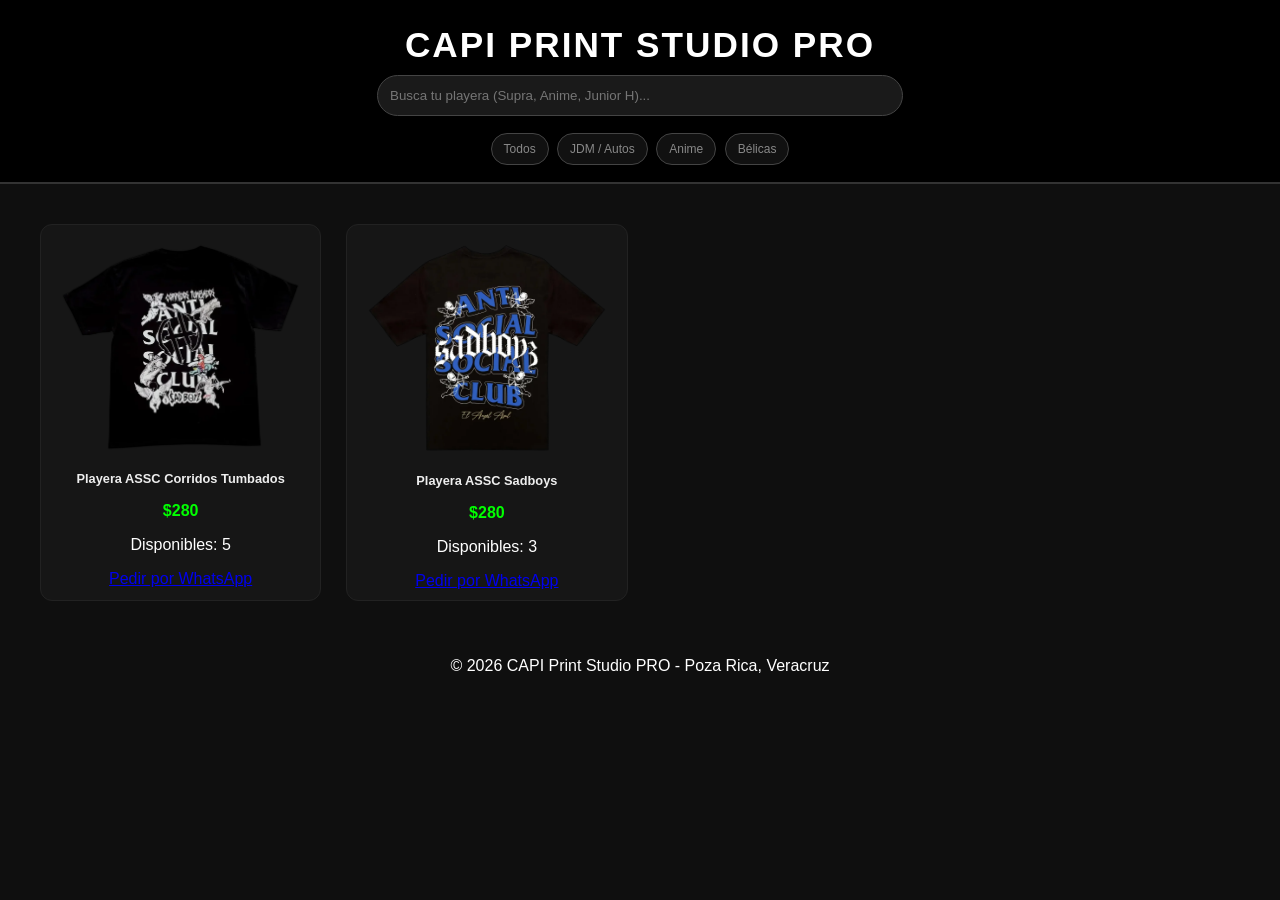
==== producto.html @ 7e3cbf45 "prueba" ====
<!DOCTYPE html>
<html lang="es">
<head>
    <meta charset="UTF-8">
    <meta name="viewport" content="width=device-width, initial-scale=1.0">
    <title>Detalle de Producto | CAPI Print Studio PRO</title>
    <link rel="stylesheet" href="css/style.css">
</head>
<body class="pagina-detalle">

    <header>
        <div class="nav-retorno">
            <a href="index.html">← VOLVER AL CATÁLOGO</a>
        </div>
        <h1>CAPI PRINT STUDIO PRO</h1>
    </header>

    <main class="contenedor-detalle">
        <div class="galeria-producto">
            <div class="miniaturas" id="galeria-thumbs"></div>
            <div class="visor-principal">
                <div class="slider-horizontal" id="slider-principal"></div>
            </div>
        </div>

        <div class="info-producto">
            <h2 id="det-titulo"></h2>
            <p class="det-precio" id="det-precio"></p>
            
            <div class="seccion-tecnica">
                <h3>Composición</h3>
                <p id="det-composicion"></p>
            </div>

            <div class="seccion-tecnica">
                <h3>Características</h3>
                <ul id="det-caracteristicas"></ul>
            </div>

            <div class="seccion-tecnica">
                <h3>Instrucciones de Lavado</h3>
                <p id="det-lavado"></p>
            </div>

            <a href="#" id="link-whatsapp" class="btn-whatsapp-full" target="_blank">Pedir por WhatsApp</a>
        </div>
    </main>

    <script src="js/script.js"></script>
    <script>
        const params = new URLSearchParams(window.location.search);
        const idProducto = parseInt(params.get('id'));
        const p = productos.find(item => item.id === idProducto);

        // Función para mover el slider
        function seleccionarImagen(indice) {
            const slider = document.getElementById('slider-principal');
            const anchoImg = slider.clientWidth; 
            slider.scrollTo({
                left: indice * anchoImg,
                behavior: 'smooth'
            });
        }

        if (p) {
            document.getElementById('det-titulo').innerText = p.nombre;
            document.getElementById('det-precio').innerText = p.precio;
            document.getElementById('det-composicion').innerText = p.composicion;
            document.getElementById('det-lavado').innerText = p.lavado;
            
            document.getElementById('det-caracteristicas').innerHTML = 
                p.caracteristicas.map(c => `<li>${c}</li>`).join('');

            const slider = document.getElementById('slider-principal');
            slider.innerHTML = p.imagenes.map(img => `<img src="${img}" alt="Vista">`).join('');

            const thumbs = document.getElementById('galeria-thumbs');
            thumbs.innerHTML = p.imagenes.map((img, i) => `
                <img src="${img}" onclick="seleccionarImagen(${i})" alt="Miniatura">
            `).join('');

            document.getElementById('link-whatsapp').href = `https://wa.me/527821702426?text=Hola! Quiero comprar la ${p.nombre}`;
        } else {
            window.location.href = 'index.html';
        }
    </script>
</body>
</html>
---- css/style.css ----
/* =========================================
   1. CONFIGURACIÓN GENERAL Y HEADER
   ========================================= */
body {
    background-color: #0f0f0f;
    color: white;
    font-family: 'Segoe UI', sans-serif;
    margin: 0;
    text-align: center;
}

header {
    padding: 15px 10px; /* Reducido para evitar cortes en móvil */
    background: #000;
    border-bottom: 2px solid #333;
    position: sticky;
    top: 0;
    z-index: 100;
}

header h1 { 
    letter-spacing: 2px; 
    font-weight: 800; 
    margin: 10px 0;
    font-size: 1.4rem; /* Tamaño optimizado para móvil */
}

/* Enlace "Volver" en producto.html */
.nav-retorno {
    text-align: left;
    padding: 5px;
    margin-bottom: 5px;
}

.nav-retorno a {
    color: #00ff00;
    text-decoration: none;
    font-weight: bold;
    font-size: 0.8rem; /* Letra un poco más pequeña en móvil */
}

/* =========================================
   2. BUSCADOR Y BOTONES
   ========================================= */
#buscador {
    padding: 12px;
    width: 90%;
    max-width: 500px;
    border-radius: 25px;
    border: 1px solid #444;
    background: #1a1a1a;
    color: white;
    margin-bottom: 15px;
    outline: none;
}

nav button {
    background: #111;
    border: 1px solid #444;
    color: #888;
    padding: 8px 12px;
    cursor: pointer;
    margin: 2px;
    border-radius: 20px;
    transition: 0.3s;
    font-size: 0.75rem;
}

nav button:hover { background: white; color: black; border-color: white; }

/* =========================================
   3. REJILLA DEL CATÁLOGO
   ========================================= */
#contenedor-productos {
    display: grid;
    grid-template-columns: repeat(2, 1fr);
    gap: 10px;
    padding: 10px;
}

.producto-card {
    background: #161616;
    padding: 10px;
    border-radius: 12px;
    border: 1px solid #222;
    cursor: pointer;
}

.producto-card img { width: 100%; border-radius: 8px; }
.producto-card h3 { font-size: 0.8rem; margin: 8px 0; color: #eee; }
.precio { color: #00ff00; font-weight: bold; font-size: 1rem; }

/* =========================================
   4. PÁGINA DE PRODUCTO (producto.html)
   ========================================= */
.contenedor-detalle {
    display: flex;
    flex-direction: column;
    padding: 15px;
    gap: 20px;
    max-width: 1200px;
    margin: auto;
    text-align: left;
}

.galeria-producto { display: flex; flex-direction: column-reverse; gap: 15px; }

.visor-principal {
    width: 100%;
    overflow: hidden;
    border-radius: 15px;
    background: #111;
}

.slider-horizontal {
    display: flex;
    overflow-x: auto;
    scroll-snap-type: x mandatory;
    scrollbar-width: none;
}

.slider-horizontal::-webkit-scrollbar { display: none; }

.slider-horizontal img {
    width: 100%;
    flex-shrink: 0;
    scroll-snap-align: start;
    object-fit: contain;
}

.miniaturas { display: flex; gap: 10px; overflow-x: auto; padding: 5px 0; }

.miniaturas img { 
    width: 70px; 
    height: 70px; 
    flex-shrink: 0;
    border-radius: 8px; 
    cursor: pointer; 
    border: 2px solid #333; 
    object-fit: cover;
}

.btn-whatsapp-full {
    display: block;
    background: #25d366;
    color: white;
    text-align: center;
    padding: 15px;
    border-radius: 10px;
    text-decoration: none;
    font-weight: bold;
    margin-top: 20px;
}

/* =========================================
   5. AJUSTES PARA PC
   ========================================= */
@media (min-width: 1024px) {
    header h1 { font-size: 2.2rem; }
    .nav-retorno a { font-size: 1rem; }
    
    #contenedor-productos { grid-template-columns: repeat(4, 1fr); gap: 25px; padding: 40px; }
    
    .contenedor-detalle { flex-direction: row; padding: 50px; align-items: flex-start; }
    .galeria-producto { flex-direction: row; width: 60%; }
    
    .miniaturas { 
        flex-direction: column; 
        width: 100px; 
        height: 500px;
    }
    
    .visor-principal { width: 500px; height: 500px; }
    .info-producto { width: 40%; padding-left: 30px; }
}
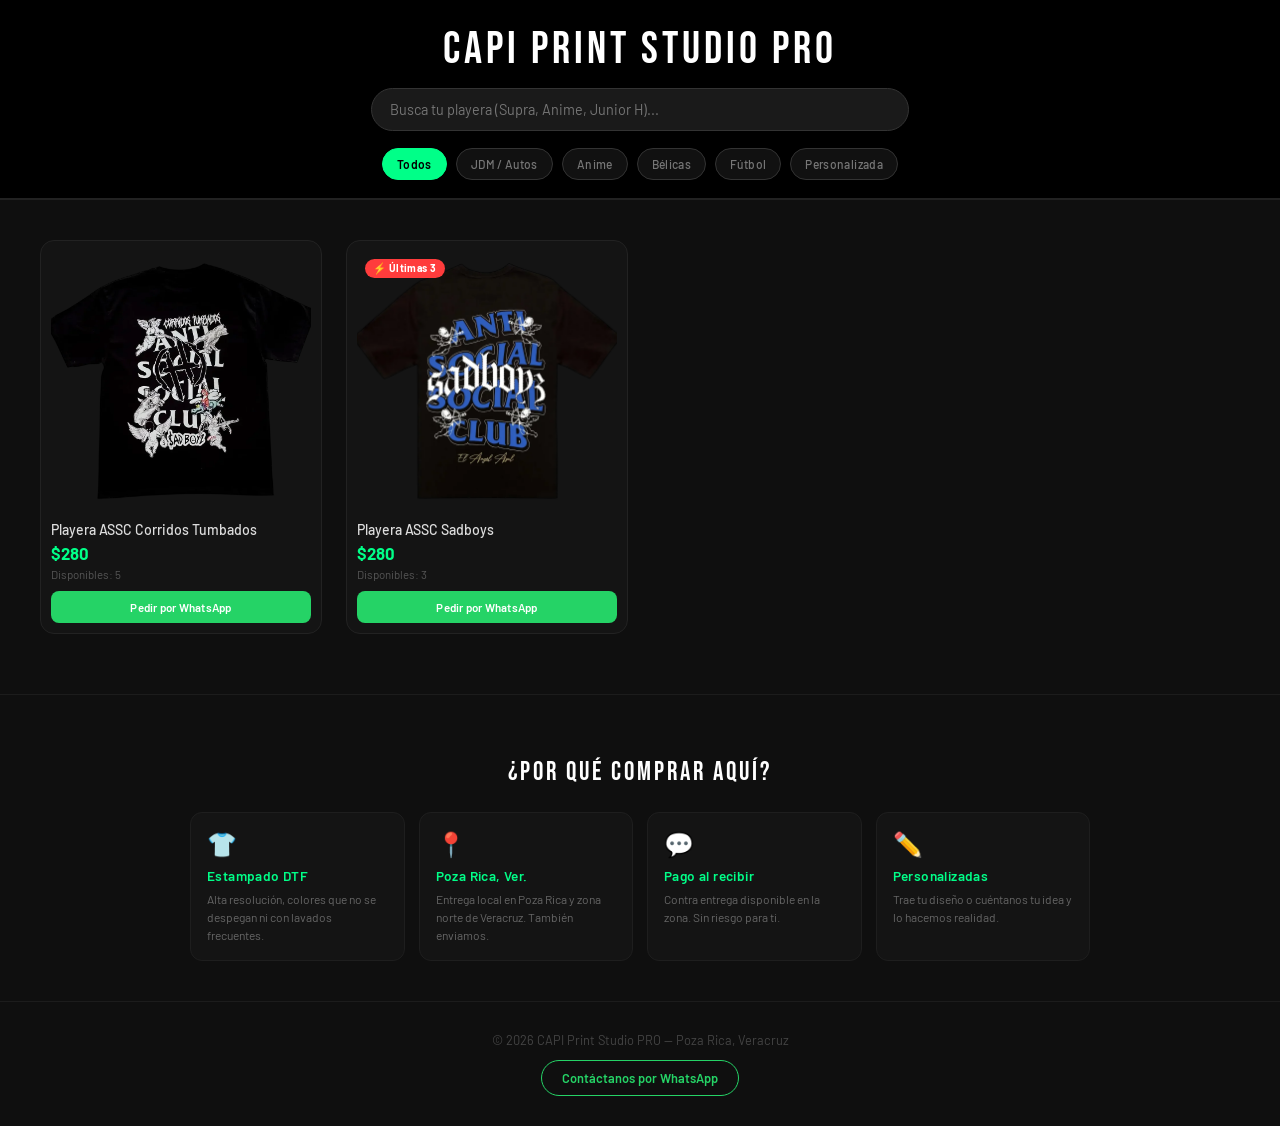
==== commit 4366af78: "Mejoras de interfas" ====
--- a/producto.html
+++ b/producto.html
@@ -5,6 +5,8 @@
     <meta name="viewport" content="width=device-width, initial-scale=1.0">
     <title>Detalle de Producto | CAPI Print Studio PRO</title>
     <link rel="stylesheet" href="css/style.css">
+    <link href="https://fonts.googleapis.com/css2?family=Bebas+Neue&family=Barlow:wght@400;500;600&display=swap" rel="stylesheet">
+    <link rel="icon" href="img/favicon.ico" type="image/x-icon">
 </head>
 <body class="pagina-detalle">
 
@@ -26,7 +28,13 @@
         <div class="info-producto">
             <h2 id="det-titulo"></h2>
             <p class="det-precio" id="det-precio"></p>
-            
+
+            <!-- SELECTOR DE TALLA -->
+            <div class="seccion-tecnica" id="seccion-tallas">
+                <h3>Elige tu talla</h3>
+                <div class="tallas-grid" id="tallas-grid"></div>
+            </div>
+
             <div class="seccion-tecnica">
                 <h3>Composición</h3>
                 <p id="det-composicion"></p>
@@ -42,6 +50,9 @@
                 <p id="det-lavado"></p>
             </div>
 
+            <!-- Advertencia si no hay talla seleccionada -->
+            <p class="aviso-talla" id="aviso-talla" style="display:none;">⚠️ Por favor elige una talla antes de continuar.</p>
+
             <a href="#" id="link-whatsapp" class="btn-whatsapp-full" target="_blank">Pedir por WhatsApp</a>
         </div>
     </main>
@@ -52,34 +63,83 @@
         const idProducto = parseInt(params.get('id'));
         const p = productos.find(item => item.id === idProducto);
 
-        // Función para mover el slider
+        let tallaSeleccionada = null;
+
         function seleccionarImagen(indice) {
             const slider = document.getElementById('slider-principal');
-            const anchoImg = slider.clientWidth; 
-            slider.scrollTo({
-                left: indice * anchoImg,
-                behavior: 'smooth'
+            const anchoImg = slider.clientWidth;
+            slider.scrollTo({ left: indice * anchoImg, behavior: 'smooth' });
+
+            // Resaltar miniatura activa
+            document.querySelectorAll('.miniaturas img').forEach((img, i) => {
+                img.classList.toggle('activa', i === indice);
             });
         }
 
+        function elegirTalla(talla, disponible, btn) {
+            if (!disponible) return;
+            tallaSeleccionada = talla;
+            document.querySelectorAll('.btn-talla').forEach(b => b.classList.remove('seleccionada'));
+            btn.classList.add('seleccionada');
+            document.getElementById('aviso-talla').style.display = 'none';
+            actualizarLinkWA();
+        }
+
+        function actualizarLinkWA() {
+            const nombre = p ? p.nombre : '';
+            const talla = tallaSeleccionada || '';
+            const msg = talla
+                ? `Hola! Quiero comprar la ${nombre} en talla ${talla}`
+                : `Hola! Quiero comprar la ${nombre}`;
+            document.getElementById('link-whatsapp').href =
+                `https://wa.me/527821702426?text=${encodeURIComponent(msg)}`;
+        }
+
         if (p) {
+            document.title = `${p.nombre} | CAPI Print Studio PRO`;
             document.getElementById('det-titulo').innerText = p.nombre;
             document.getElementById('det-precio').innerText = p.precio;
             document.getElementById('det-composicion').innerText = p.composicion;
             document.getElementById('det-lavado').innerText = p.lavado;
-            
-            document.getElementById('det-caracteristicas').innerHTML = 
+
+            document.getElementById('det-caracteristicas').innerHTML =
                 p.caracteristicas.map(c => `<li>${c}</li>`).join('');
 
+            // Galería
             const slider = document.getElementById('slider-principal');
-            slider.innerHTML = p.imagenes.map(img => `<img src="${img}" alt="Vista">`).join('');
+            slider.innerHTML = p.imagenes.map(img => `<img src="${img}" alt="${p.nombre}">`).join('');
 
             const thumbs = document.getElementById('galeria-thumbs');
             thumbs.innerHTML = p.imagenes.map((img, i) => `
-                <img src="${img}" onclick="seleccionarImagen(${i})" alt="Miniatura">
+                <img src="${img}" onclick="seleccionarImagen(${i})" alt="Miniatura ${i+1}" class="${i === 0 ? 'activa' : ''}">
             `).join('');
 
-            document.getElementById('link-whatsapp').href = `https://wa.me/527821702426?text=Hola! Quiero comprar la ${p.nombre}`;
+            // Tallas
+            if (p.tallas && p.tallas.length > 0) {
+                const grid = document.getElementById('tallas-grid');
+                grid.innerHTML = p.tallas.map(t => {
+                    const disponible = p.tallasDisponibles ? p.tallasDisponibles.includes(t) : true;
+                    return `<button 
+                        class="btn-talla ${!disponible ? 'agotada' : ''}" 
+                        onclick="elegirTalla('${t}', ${disponible}, this)"
+                        ${!disponible ? 'title="Agotada"' : ''}
+                    >${t}${!disponible ? '<span class="talla-x">✕</span>' : ''}</button>`;
+                }).join('');
+            } else {
+                document.getElementById('seccion-tallas').style.display = 'none';
+            }
+
+            // Bloquear WhatsApp si hay tallas y no se eligió
+            document.getElementById('link-whatsapp').addEventListener('click', (e) => {
+                if (p.tallas && p.tallas.length > 0 && !tallaSeleccionada) {
+                    e.preventDefault();
+                    document.getElementById('aviso-talla').style.display = 'block';
+                    document.getElementById('tallas-grid').scrollIntoView({ behavior: 'smooth' });
+                }
+            });
+
+            actualizarLinkWA();
+
         } else {
             window.location.href = 'index.html';
         }
--- a/css/style.css
+++ b/css/style.css
@@ -4,28 +4,29 @@
 body {
     background-color: #0f0f0f;
     color: white;
-    font-family: 'Segoe UI', sans-serif;
+    font-family: 'Barlow', 'Segoe UI', sans-serif;
     margin: 0;
     text-align: center;
 }
 
 header {
-    padding: 15px 10px; /* Reducido para evitar cortes en móvil */
+    padding: 15px 10px;
     background: #000;
-    border-bottom: 2px solid #333;
+    border-bottom: 2px solid #222;
     position: sticky;
     top: 0;
     z-index: 100;
 }
 
-header h1 { 
-    letter-spacing: 2px; 
-    font-weight: 800; 
-    margin: 10px 0;
-    font-size: 1.4rem; /* Tamaño optimizado para móvil */
-}
-
-/* Enlace "Volver" en producto.html */
+header h1 {
+    font-family: 'Bebas Neue', sans-serif;
+    letter-spacing: 4px;
+    font-weight: 400;
+    margin: 8px 0 12px;
+    font-size: 1.8rem;
+    color: #fff;
+}
+
 .nav-retorno {
     text-align: left;
     padding: 5px;
@@ -33,40 +34,50 @@
 }
 
 .nav-retorno a {
-    color: #00ff00;
+    color: #00ff88;
     text-decoration: none;
-    font-weight: bold;
-    font-size: 0.8rem; /* Letra un poco más pequeña en móvil */
-}
-
-/* =========================================
-   2. BUSCADOR Y BOTONES
+    font-weight: 600;
+    font-size: 0.8rem;
+    letter-spacing: 0.05em;
+    transition: opacity 0.2s;
+}
+.nav-retorno a:hover { opacity: 0.7; }
+
+/* =========================================
+   2. BUSCADOR Y BOTONES DE FILTRO
    ========================================= */
 #buscador {
-    padding: 12px;
+    padding: 12px 18px;
     width: 90%;
     max-width: 500px;
     border-radius: 25px;
-    border: 1px solid #444;
+    border: 1px solid #333;
     background: #1a1a1a;
     color: white;
-    margin-bottom: 15px;
+    margin-bottom: 14px;
     outline: none;
-}
+    font-family: 'Barlow', sans-serif;
+    font-size: 0.9rem;
+    transition: border-color 0.2s;
+}
+#buscador:focus { border-color: #00ff88; }
 
 nav button {
     background: #111;
-    border: 1px solid #444;
-    color: #888;
-    padding: 8px 12px;
+    border: 1px solid #333;
+    color: #777;
+    padding: 8px 14px;
     cursor: pointer;
-    margin: 2px;
+    margin: 3px;
     border-radius: 20px;
-    transition: 0.3s;
+    transition: all 0.2s;
     font-size: 0.75rem;
-}
-
-nav button:hover { background: white; color: black; border-color: white; }
+    font-family: 'Barlow', sans-serif;
+    font-weight: 500;
+    letter-spacing: 0.03em;
+}
+nav button:hover { background: #222; color: #fff; border-color: #555; }
+nav button.activo { background: #00ff88; color: #000; border-color: #00ff88; font-weight: 600; }
 
 /* =========================================
    3. REJILLA DEL CATÁLOGO
@@ -74,41 +85,203 @@
 #contenedor-productos {
     display: grid;
     grid-template-columns: repeat(2, 1fr);
-    gap: 10px;
+    gap: 12px;
+    padding: 14px;
+}
+
+.producto-card {
+    background: #141414;
     padding: 10px;
-}
-
-.producto-card {
-    background: #161616;
-    padding: 10px;
-    border-radius: 12px;
+    border-radius: 14px;
     border: 1px solid #222;
     cursor: pointer;
-}
-
-.producto-card img { width: 100%; border-radius: 8px; }
-.producto-card h3 { font-size: 0.8rem; margin: 8px 0; color: #eee; }
-.precio { color: #00ff00; font-weight: bold; font-size: 1rem; }
-
-/* =========================================
-   4. PÁGINA DE PRODUCTO (producto.html)
+    text-align: left;
+    transition: transform 0.2s ease, border-color 0.2s ease, box-shadow 0.2s ease;
+}
+.producto-card:hover {
+    transform: translateY(-4px);
+    border-color: #333;
+    box-shadow: 0 8px 28px rgba(0,0,0,0.5);
+}
+
+.card-imagen-wrap {
+    position: relative;
+    border-radius: 10px;
+    overflow: hidden;
+}
+
+.producto-card img {
+    width: 100%;
+    display: block;
+    border-radius: 10px;
+    aspect-ratio: 1 / 1;
+    object-fit: cover;
+    transition: transform 0.3s ease;
+}
+.producto-card:hover img { transform: scale(1.04); }
+
+.producto-card h3 {
+    font-size: 0.78rem;
+    margin: 10px 0 4px;
+    color: #ddd;
+    font-weight: 500;
+    line-height: 1.3;
+}
+
+.precio {
+    color: #00ff88;
+    font-weight: 700;
+    font-size: 1.05rem;
+    margin: 0 0 4px;
+}
+
+.stock-label {
+    font-size: 0.72rem;
+    color: #555;
+    margin: 0 0 10px;
+}
+
+/* Badge de urgencia */
+.badge-urgente {
+    position: absolute;
+    top: 8px;
+    left: 8px;
+    background: #ff3c3c;
+    color: #fff;
+    font-size: 0.65rem;
+    font-weight: 700;
+    padding: 3px 8px;
+    border-radius: 20px;
+    z-index: 2;
+    letter-spacing: 0.04em;
+}
+
+/* Botón WhatsApp en tarjeta */
+.btn-whatsapp {
+    display: block;
+    background: #25d366;
+    color: #fff;
+    text-align: center;
+    padding: 9px 6px;
+    border-radius: 8px;
+    text-decoration: none;
+    font-weight: 600;
+    font-size: 0.72rem;
+    letter-spacing: 0.02em;
+    transition: background 0.2s;
+}
+.btn-whatsapp:hover { background: #1db954; }
+
+/* Sin resultados */
+.sin-resultados {
+    grid-column: 1 / -1;
+    text-align: center;
+    padding: 50px 20px;
+    color: #555;
+}
+.sin-resultados p { font-size: 1rem; margin-bottom: 16px; }
+.btn-whatsapp-inline {
+    display: inline-block;
+    background: #25d366;
+    color: #fff;
+    padding: 12px 24px;
+    border-radius: 10px;
+    text-decoration: none;
+    font-weight: 600;
+    font-size: 0.9rem;
+}
+
+/* =========================================
+   4. SECCIÓN DE CONFIANZA
+   ========================================= */
+.seccion-confianza {
+    padding: 40px 20px;
+    border-top: 1px solid #1c1c1c;
+    margin-top: 20px;
+}
+.seccion-confianza h2 {
+    font-family: 'Bebas Neue', sans-serif;
+    font-size: 1.6rem;
+    letter-spacing: 3px;
+    color: #fff;
+    margin-bottom: 24px;
+    font-weight: 400;
+}
+.grid-confianza {
+    display: grid;
+    grid-template-columns: repeat(2, 1fr);
+    gap: 14px;
+    max-width: 900px;
+    margin: 0 auto;
+    text-align: left;
+}
+.item-confianza {
+    background: #141414;
+    border: 1px solid #1e1e1e;
+    border-radius: 12px;
+    padding: 16px;
+}
+.icono-confianza {
+    font-size: 1.5rem;
+    display: block;
+    margin-bottom: 8px;
+}
+.item-confianza h3 {
+    font-size: 0.85rem;
+    font-weight: 600;
+    color: #00ff88;
+    margin: 0 0 6px;
+    letter-spacing: 0.03em;
+}
+.item-confianza p {
+    font-size: 0.75rem;
+    color: #666;
+    margin: 0;
+    line-height: 1.5;
+}
+
+/* =========================================
+   5. FOOTER
+   ========================================= */
+footer {
+    padding: 30px 20px;
+    border-top: 1px solid #1c1c1c;
+    color: #444;
+    font-size: 0.8rem;
+}
+footer p { margin: 0 0 12px; }
+.footer-wa {
+    display: inline-block;
+    border: 1px solid #25d366;
+    color: #25d366;
+    padding: 9px 20px;
+    border-radius: 20px;
+    text-decoration: none;
+    font-size: 0.8rem;
+    font-weight: 600;
+    transition: background 0.2s, color 0.2s;
+}
+.footer-wa:hover { background: #25d366; color: #000; }
+
+/* =========================================
+   6. PÁGINA DE DETALLE (producto.html)
    ========================================= */
 .contenedor-detalle {
     display: flex;
     flex-direction: column;
-    padding: 15px;
+    padding: 16px;
     gap: 20px;
     max-width: 1200px;
     margin: auto;
     text-align: left;
 }
 
-.galeria-producto { display: flex; flex-direction: column-reverse; gap: 15px; }
+.galeria-producto { display: flex; flex-direction: column-reverse; gap: 12px; }
 
 .visor-principal {
     width: 100%;
     overflow: hidden;
-    border-radius: 15px;
+    border-radius: 16px;
     background: #111;
 }
 
@@ -118,7 +291,6 @@
     scroll-snap-type: x mandatory;
     scrollbar-width: none;
 }
-
 .slider-horizontal::-webkit-scrollbar { display: none; }
 
 .slider-horizontal img {
@@ -126,50 +298,184 @@
     flex-shrink: 0;
     scroll-snap-align: start;
     object-fit: contain;
-}
-
-.miniaturas { display: flex; gap: 10px; overflow-x: auto; padding: 5px 0; }
-
-.miniaturas img { 
-    width: 70px; 
-    height: 70px; 
+    max-height: 420px;
+}
+
+.miniaturas { display: flex; gap: 8px; overflow-x: auto; padding: 4px 0; }
+.miniaturas img {
+    width: 68px;
+    height: 68px;
     flex-shrink: 0;
-    border-radius: 8px; 
-    cursor: pointer; 
-    border: 2px solid #333; 
+    border-radius: 8px;
+    cursor: pointer;
+    border: 2px solid #2a2a2a;
     object-fit: cover;
-}
-
+    transition: border-color 0.2s;
+}
+.miniaturas img:hover,
+.miniaturas img.activa { border-color: #00ff88; }
+
+/* Info del producto */
+.info-producto h2 {
+    font-family: 'Bebas Neue', sans-serif;
+    font-size: 1.6rem;
+    letter-spacing: 2px;
+    margin: 0 0 6px;
+    font-weight: 400;
+    color: #fff;
+}
+
+.det-precio {
+    color: #00ff88;
+    font-size: 1.5rem;
+    font-weight: 700;
+    margin: 0 0 20px;
+}
+
+.seccion-tecnica {
+    border-top: 1px solid #1e1e1e;
+    padding-top: 14px;
+    margin-top: 14px;
+}
+.seccion-tecnica h3 {
+    font-size: 0.75rem;
+    color: #555;
+    text-transform: uppercase;
+    letter-spacing: 0.1em;
+    margin: 0 0 10px;
+    font-weight: 600;
+}
+.seccion-tecnica p,
+.seccion-tecnica li {
+    color: #bbb;
+    font-size: 0.88rem;
+    line-height: 1.6;
+    margin: 0;
+}
+.seccion-tecnica ul { padding-left: 18px; margin: 0; }
+.seccion-tecnica li { margin-bottom: 4px; }
+
+/* Selector de tallas */
+.tallas-grid {
+    display: flex;
+    flex-wrap: wrap;
+    gap: 8px;
+    margin-top: 4px;
+}
+.btn-talla {
+    position: relative;
+    background: #161616;
+    border: 1.5px solid #2a2a2a;
+    color: #bbb;
+    width: 52px;
+    height: 52px;
+    border-radius: 10px;
+    cursor: pointer;
+    font-family: 'Barlow', sans-serif;
+    font-size: 0.85rem;
+    font-weight: 600;
+    transition: all 0.2s;
+    display: flex;
+    align-items: center;
+    justify-content: center;
+}
+.btn-talla:hover:not(.agotada) {
+    border-color: #00ff88;
+    color: #00ff88;
+}
+.btn-talla.seleccionada {
+    background: #00ff88;
+    border-color: #00ff88;
+    color: #000;
+}
+.btn-talla.agotada {
+    opacity: 0.3;
+    cursor: not-allowed;
+    text-decoration: line-through;
+}
+.talla-x {
+    position: absolute;
+    font-size: 0.55rem;
+    top: 4px;
+    right: 4px;
+    color: #ff4444;
+    display: none;
+}
+.btn-talla.agotada .talla-x { display: block; }
+
+/* Aviso sin talla */
+.aviso-talla {
+    color: #ff9900;
+    font-size: 0.82rem;
+    margin: 10px 0 0;
+    padding: 10px 14px;
+    background: #1a1200;
+    border-radius: 8px;
+    border: 1px solid #3a2800;
+}
+
+/* Botón WhatsApp full */
 .btn-whatsapp-full {
     display: block;
     background: #25d366;
     color: white;
     text-align: center;
-    padding: 15px;
-    border-radius: 10px;
+    padding: 16px;
+    border-radius: 12px;
     text-decoration: none;
-    font-weight: bold;
+    font-weight: 700;
+    font-size: 1rem;
     margin-top: 20px;
-}
-
-/* =========================================
-   5. AJUSTES PARA PC
+    letter-spacing: 0.04em;
+    transition: background 0.2s, transform 0.1s;
+}
+.btn-whatsapp-full:hover { background: #1db954; transform: scale(1.01); }
+.btn-whatsapp-full:active { transform: scale(0.98); }
+
+/* =========================================
+   7. AJUSTES PARA PC (≥ 1024px)
    ========================================= */
 @media (min-width: 1024px) {
-    header h1 { font-size: 2.2rem; }
-    .nav-retorno a { font-size: 1rem; }
-    
-    #contenedor-productos { grid-template-columns: repeat(4, 1fr); gap: 25px; padding: 40px; }
-    
-    .contenedor-detalle { flex-direction: row; padding: 50px; align-items: flex-start; }
-    .galeria-producto { flex-direction: row; width: 60%; }
-    
-    .miniaturas { 
-        flex-direction: column; 
-        width: 100px; 
-        height: 500px;
+    header h1 { font-size: 2.8rem; }
+    .nav-retorno a { font-size: 0.9rem; }
+
+    #contenedor-productos {
+        grid-template-columns: repeat(4, 1fr);
+        gap: 24px;
+        padding: 40px;
     }
-    
-    .visor-principal { width: 500px; height: 500px; }
-    .info-producto { width: 40%; padding-left: 30px; }
+
+    .producto-card h3 { font-size: 0.88rem; }
+
+    .grid-confianza { grid-template-columns: repeat(4, 1fr); }
+
+    .contenedor-detalle {
+        flex-direction: row;
+        padding: 50px;
+        align-items: flex-start;
+    }
+
+    .galeria-producto {
+        flex-direction: row;
+        width: 58%;
+    }
+
+    .miniaturas {
+        flex-direction: column;
+        width: 90px;
+        height: 520px;
+        overflow-y: auto;
+        overflow-x: hidden;
+    }
+    .miniaturas img { width: 80px; height: 80px; }
+
+    .visor-principal { width: 460px; height: 520px; }
+    .slider-horizontal img { max-height: 520px; }
+
+    .info-producto {
+        width: 42%;
+        padding-left: 40px;
+    }
+
+    .info-producto h2 { font-size: 2rem; }
 }
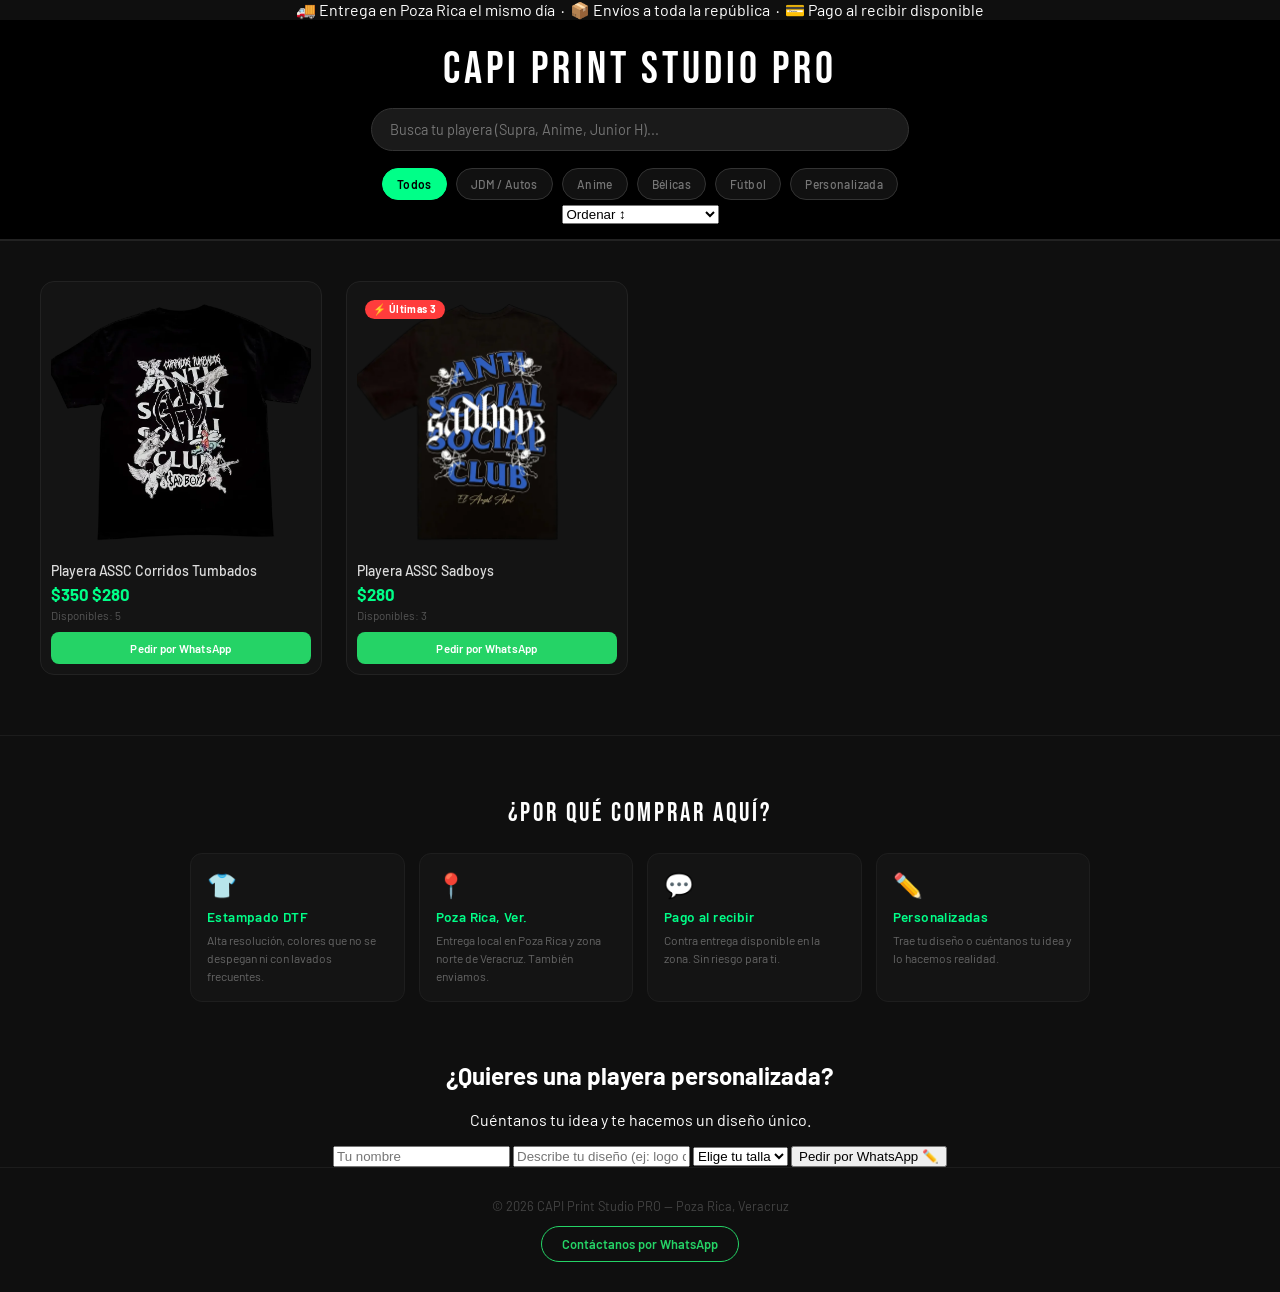
==== commit 95a0f0f6: "Mejoras" ====
--- a/producto.html
+++ b/producto.html
@@ -3,13 +3,21 @@
 <head>
     <meta charset="UTF-8">
     <meta name="viewport" content="width=device-width, initial-scale=1.0">
+    <!-- El título se actualiza por JS con el nombre del producto -->
     <title>Detalle de Producto | CAPI Print Studio PRO</title>
     <link rel="stylesheet" href="css/style.css">
     <link href="https://fonts.googleapis.com/css2?family=Bebas+Neue&family=Barlow:wght@400;500;600&display=swap" rel="stylesheet">
     <link rel="icon" href="img/favicon.ico" type="image/x-icon">
+    <!-- Meta OG: se actualiza por JS para que cada producto tenga su propia preview -->
+    <meta property="og:type" content="product">
+    <meta name="og:site_name" content="CAPI Print Studio PRO">
 </head>
 <body class="pagina-detalle">
 
+    <!-- ============================
+         HEADER
+         Incluye botón de volver y título de la tienda.
+    ============================= -->
     <header>
         <div class="nav-retorno">
             <a href="index.html">← VOLVER AL CATÁLOGO</a>
@@ -17,24 +25,54 @@
         <h1>CAPI PRINT STUDIO PRO</h1>
     </header>
 
+    <!-- ============================
+         CONTENEDOR DE DETALLE
+         En móvil: columna (galería arriba, info abajo).
+         En PC: fila (galería izquierda, info derecha).
+    ============================= -->
     <main class="contenedor-detalle">
+
+        <!-- GALERÍA DE IMÁGENES -->
         <div class="galeria-producto">
+            <!-- Miniaturas clicables para navegar entre fotos -->
             <div class="miniaturas" id="galeria-thumbs"></div>
+
+            <!-- Visor principal con scroll horizontal tipo slider -->
             <div class="visor-principal">
                 <div class="slider-horizontal" id="slider-principal"></div>
             </div>
         </div>
 
+        <!-- INFORMACIÓN DEL PRODUCTO -->
         <div class="info-producto">
+            <!-- Nombre y precio (se llenan por JS) -->
             <h2 id="det-titulo"></h2>
-            <p class="det-precio" id="det-precio"></p>
-
-            <!-- SELECTOR DE TALLA -->
+            <div class="precios-wrap">
+                <p class="det-precio-antes" id="det-precio-antes" style="display:none;"></p>
+                <p class="det-precio" id="det-precio"></p>
+            </div>
+
+            <!-- Botón para copiar el link del producto al portapapeles -->
+            <button class="btn-copiar-link" onclick="copiarLink()" id="btn-copiar">
+                🔗 Copiar link de este producto
+            </button>
+
+            <!-- ============================
+                 SELECTOR DE TALLA
+                 Los botones se generan por JS según el array tallas[].
+                 Tallas agotadas aparecen tachadas y bloqueadas.
+                 El botón de WhatsApp no funciona hasta elegir talla.
+            ============================= -->
             <div class="seccion-tecnica" id="seccion-tallas">
                 <h3>Elige tu talla</h3>
                 <div class="tallas-grid" id="tallas-grid"></div>
-            </div>
-
+                <!-- Link a guía de tallas (modal) -->
+                <button class="link-guia-tallas" onclick="abrirGuiaTallas()">
+                    📏 Ver guía de tallas
+                </button>
+            </div>
+
+            <!-- Datos técnicos del producto -->
             <div class="seccion-tecnica">
                 <h3>Composición</h3>
                 <p id="det-composicion"></p>
@@ -50,32 +88,106 @@
                 <p id="det-lavado"></p>
             </div>
 
-            <!-- Advertencia si no hay talla seleccionada -->
-            <p class="aviso-talla" id="aviso-talla" style="display:none;">⚠️ Por favor elige una talla antes de continuar.</p>
-
-            <a href="#" id="link-whatsapp" class="btn-whatsapp-full" target="_blank">Pedir por WhatsApp</a>
+            <!-- Aviso naranja si intenta pedir sin elegir talla -->
+            <p class="aviso-talla" id="aviso-talla" style="display:none;">
+                ⚠️ Por favor elige una talla antes de continuar.
+            </p>
+
+            <!-- Botón principal de compra -->
+            <a href="#" id="link-whatsapp" class="btn-whatsapp-full" target="_blank">
+                Pedir por WhatsApp
+            </a>
+
+            <!-- ============================
+                 PRODUCTOS RELACIONADOS
+                 Se muestran al final: misma categoría, distinto id.
+                 Evita que el cliente cierre la página sin comprar.
+            ============================= -->
+            <div class="seccion-tecnica" id="seccion-relacionados">
+                <h3>También te puede gustar</h3>
+                <div class="relacionados-grid" id="relacionados-grid"></div>
+            </div>
         </div>
     </main>
 
+    <!-- ============================
+         MODAL DE GUÍA DE TALLAS
+         Se abre al dar clic en "Ver guía de tallas".
+         Muestra medidas en cm de cada talla.
+         Edita los valores de la tabla según tus playeras.
+    ============================= -->
+    <div class="modal-overlay" id="modal-tallas" onclick="cerrarGuiaTallas()">
+        <div class="modal-contenido" onclick="event.stopPropagation()">
+            <button class="modal-cerrar" onclick="cerrarGuiaTallas()">✕</button>
+            <h3>Guía de tallas</h3>
+            <p style="font-size:0.8rem;color:#666;margin-bottom:16px;">
+                Medidas en centímetros. Mide tu playera favorita para comparar.
+            </p>
+            <table class="tabla-tallas">
+                <thead>
+                    <tr>
+                        <th>Talla</th>
+                        <th>Pecho</th>
+                        <th>Largo</th>
+                        <th>Hombro</th>
+                    </tr>
+                </thead>
+                <tbody>
+                    <tr><td>S</td><td>96 cm</td><td>68 cm</td><td>42 cm</td></tr>
+                    <tr><td>M</td><td>102 cm</td><td>71 cm</td><td>44 cm</td></tr>
+                    <tr><td>L</td><td>108 cm</td><td>74 cm</td><td>46 cm</td></tr>
+                    <tr><td>XL</td><td>114 cm</td><td>77 cm</td><td>48 cm</td></tr>
+                    <tr><td>XXL</td><td>120 cm</td><td>80 cm</td><td>50 cm</td></tr>
+                </tbody>
+            </table>
+            <p style="font-size:0.75rem;color:#555;margin-top:12px;">
+                ¿Dudas con tu talla? Escríbenos por WhatsApp y te ayudamos.
+            </p>
+        </div>
+    </div>
+
+    <!-- script.js se carga primero para tener el array productos[] disponible -->
     <script src="js/script.js"></script>
+
     <script>
-        const params = new URLSearchParams(window.location.search);
+        /* ============================================
+           LÓGICA DE LA PÁGINA DE DETALLE
+           Se ejecuta después de cargar script.js
+           para tener acceso al array productos[].
+        ============================================ */
+
+        /* Obtener el ID del producto desde la URL: producto.html?id=1 */
+        const params     = new URLSearchParams(window.location.search);
         const idProducto = parseInt(params.get('id'));
-        const p = productos.find(item => item.id === idProducto);
-
+        const p          = productos.find(item => item.id === idProducto);
+
+        /* Talla elegida por el usuario (null = ninguna elegida aún) */
         let tallaSeleccionada = null;
 
+
+        /* =============================================
+           NAVEGAR ENTRE IMÁGENES DEL SLIDER
+           Desplaza el slider al índice de imagen indicado.
+           También resalta la miniatura activa.
+        ============================================== */
         function seleccionarImagen(indice) {
-            const slider = document.getElementById('slider-principal');
+            const slider   = document.getElementById('slider-principal');
             const anchoImg = slider.clientWidth;
             slider.scrollTo({ left: indice * anchoImg, behavior: 'smooth' });
 
-            // Resaltar miniatura activa
+            /* Resaltar miniatura activa quitando la clase a las demás */
             document.querySelectorAll('.miniaturas img').forEach((img, i) => {
                 img.classList.toggle('activa', i === indice);
             });
         }
 
+
+        /* =============================================
+           ELEGIR TALLA
+           Marca la talla elegida visualmente y la guarda.
+           Actualiza el link de WhatsApp con la talla.
+           Las tallas agotadas no hacen nada al clicar.
+        ============================================== */
         function elegirTalla(talla, disponible, btn) {
             if (!disponible) return;
             tallaSeleccionada = talla;
@@ -85,51 +197,142 @@
             actualizarLinkWA();
         }
 
+
+        /* =============================================
+           ACTUALIZAR LINK DE WHATSAPP
+           Arma el mensaje con nombre del producto y talla.
+           Si no hay talla: deja mensaje genérico.
+           Si hay talla: incluye la talla elegida.
+        ============================================== */
         function actualizarLinkWA() {
             const nombre = p ? p.nombre : '';
-            const talla = tallaSeleccionada || '';
-            const msg = talla
-                ? `Hola! Quiero comprar la ${nombre} en talla ${talla}`
+            const msg    = tallaSeleccionada
+                ? `Hola! Quiero comprar la ${nombre} en talla ${tallaSeleccionada}`
                 : `Hola! Quiero comprar la ${nombre}`;
             document.getElementById('link-whatsapp').href =
                 `https://wa.me/527821702426?text=${encodeURIComponent(msg)}`;
         }
 
+
+        /* =============================================
+           COPIAR LINK DEL PRODUCTO
+           Copia la URL actual al portapapeles.
+           Útil para compartir este producto por WhatsApp/Instagram.
+           Cambia el texto del botón por 2 segundos de confirmación.
+        ============================================== */
+        function copiarLink() {
+            navigator.clipboard.writeText(window.location.href).then(() => {
+                const btn = document.getElementById('btn-copiar');
+                btn.textContent = '✅ ¡Link copiado!';
+                setTimeout(() => { btn.textContent = '🔗 Copiar link de este producto'; }, 2000);
+            });
+        }
+
+
+        /* =============================================
+           MODAL GUÍA DE TALLAS
+           Abre y cierra el modal con la tabla de medidas.
+        ============================================== */
+        function abrirGuiaTallas() {
+            document.getElementById('modal-tallas').style.display = 'flex';
+        }
+        function cerrarGuiaTallas() {
+            document.getElementById('modal-tallas').style.display = 'none';
+        }
+        /* Cerrar con tecla Escape */
+        document.addEventListener('keydown', (e) => {
+            if (e.key === 'Escape') cerrarGuiaTallas();
+        });
+
+
+        /* =============================================
+           MOSTRAR PRODUCTOS RELACIONADOS
+           Busca productos de la misma categoría
+           (excluyendo el producto actual).
+           Muestra máximo 3 tarjetas pequeñas.
+        ============================================== */
+        function mostrarRelacionados(categoriaActual, idActual) {
+            const relacionados = productos
+                .filter(prod => prod.categoria === categoriaActual && prod.id !== idActual)
+                .slice(0, 3);
+
+            const grid = document.getElementById('relacionados-grid');
+
+            if (relacionados.length === 0) {
+                document.getElementById('seccion-relacionados').style.display = 'none';
+                return;
+            }
+
+            grid.innerHTML = relacionados.map(r => `
+                <div class="relacionado-card" onclick="window.location.href='producto.html?id=${r.id}'">
+                    <img src="${r.imagen}" alt="${r.nombre}" loading="lazy">
+                    <p class="relacionado-nombre">${r.nombre}</p>
+                    <p class="relacionado-precio">${r.precio}</p>
+                </div>
+            `).join('');
+        }
+
+
+        /* =============================================
+           INICIALIZACIÓN
+           Si el producto existe: llenar todos los campos.
+           Si no existe (ID inválido): redirigir al catálogo.
+        ============================================== */
         if (p) {
+            /* Actualizar título de la pestaña y meta OG del producto */
             document.title = `${p.nombre} | CAPI Print Studio PRO`;
-            document.getElementById('det-titulo').innerText = p.nombre;
-            document.getElementById('det-precio').innerText = p.precio;
+
+            /* Precio tachado si tiene precioAntes */
+            if (p.precioAntes) {
+                const elAntes = document.getElementById('det-precio-antes');
+                elAntes.textContent = p.precioAntes;
+                elAntes.style.display = 'block';
+            }
+
+            /* Rellenar campos de texto */
+            document.getElementById('det-titulo').innerText     = p.nombre;
+            document.getElementById('det-precio').innerText     = p.precio;
             document.getElementById('det-composicion').innerText = p.composicion;
-            document.getElementById('det-lavado').innerText = p.lavado;
-
+            document.getElementById('det-lavado').innerText     = p.lavado;
             document.getElementById('det-caracteristicas').innerHTML =
                 p.caracteristicas.map(c => `<li>${c}</li>`).join('');
 
-            // Galería
+            /* Construir slider principal con todas las imágenes */
             const slider = document.getElementById('slider-principal');
-            slider.innerHTML = p.imagenes.map(img => `<img src="${img}" alt="${p.nombre}">`).join('');
-
+            slider.innerHTML = p.imagenes.map(img =>
+                `<img src="${img}" alt="${p.nombre}">`
+            ).join('');
+
+            /* Construir miniaturas clicables */
             const thumbs = document.getElementById('galeria-thumbs');
             thumbs.innerHTML = p.imagenes.map((img, i) => `
-                <img src="${img}" onclick="seleccionarImagen(${i})" alt="Miniatura ${i+1}" class="${i === 0 ? 'activa' : ''}">
+                <img src="${img}"
+                     onclick="seleccionarImagen(${i})"
+                     alt="Vista ${i + 1}"
+                     class="${i === 0 ? 'activa' : ''}">
             `).join('');
 
-            // Tallas
+            /* Construir botones de talla */
             if (p.tallas && p.tallas.length > 0) {
                 const grid = document.getElementById('tallas-grid');
                 grid.innerHTML = p.tallas.map(t => {
-                    const disponible = p.tallasDisponibles ? p.tallasDisponibles.includes(t) : true;
-                    return `<button 
-                        class="btn-talla ${!disponible ? 'agotada' : ''}" 
-                        onclick="elegirTalla('${t}', ${disponible}, this)"
-                        ${!disponible ? 'title="Agotada"' : ''}
-                    >${t}${!disponible ? '<span class="talla-x">✕</span>' : ''}</button>`;
+                    const disponible = p.tallasDisponibles
+                        ? p.tallasDisponibles.includes(t)
+                        : true;
+                    return `
+                        <button class="btn-talla ${!disponible ? 'agotada' : ''}"
+                            onclick="elegirTalla('${t}', ${disponible}, this)"
+                            ${!disponible ? 'title="Agotada" disabled' : ''}>
+                            ${t}
+                            ${!disponible ? '<span class="talla-x">✕</span>' : ''}
+                        </button>`;
                 }).join('');
             } else {
+                /* Ocultar sección de tallas si el producto no las tiene */
                 document.getElementById('seccion-tallas').style.display = 'none';
             }
 
-            // Bloquear WhatsApp si hay tallas y no se eligió
+            /* Interceptar clic en WhatsApp: pedir talla si no eligió */
             document.getElementById('link-whatsapp').addEventListener('click', (e) => {
                 if (p.tallas && p.tallas.length > 0 && !tallaSeleccionada) {
                     e.preventDefault();
@@ -138,9 +341,14 @@
                 }
             });
 
+            /* Inicializar link de WhatsApp */
             actualizarLinkWA();
 
+            /* Mostrar productos relacionados */
+            mostrarRelacionados(p.categoria, p.id);
+
         } else {
+            /* Producto no encontrado → volver al catálogo */
             window.location.href = 'index.html';
         }
     </script>
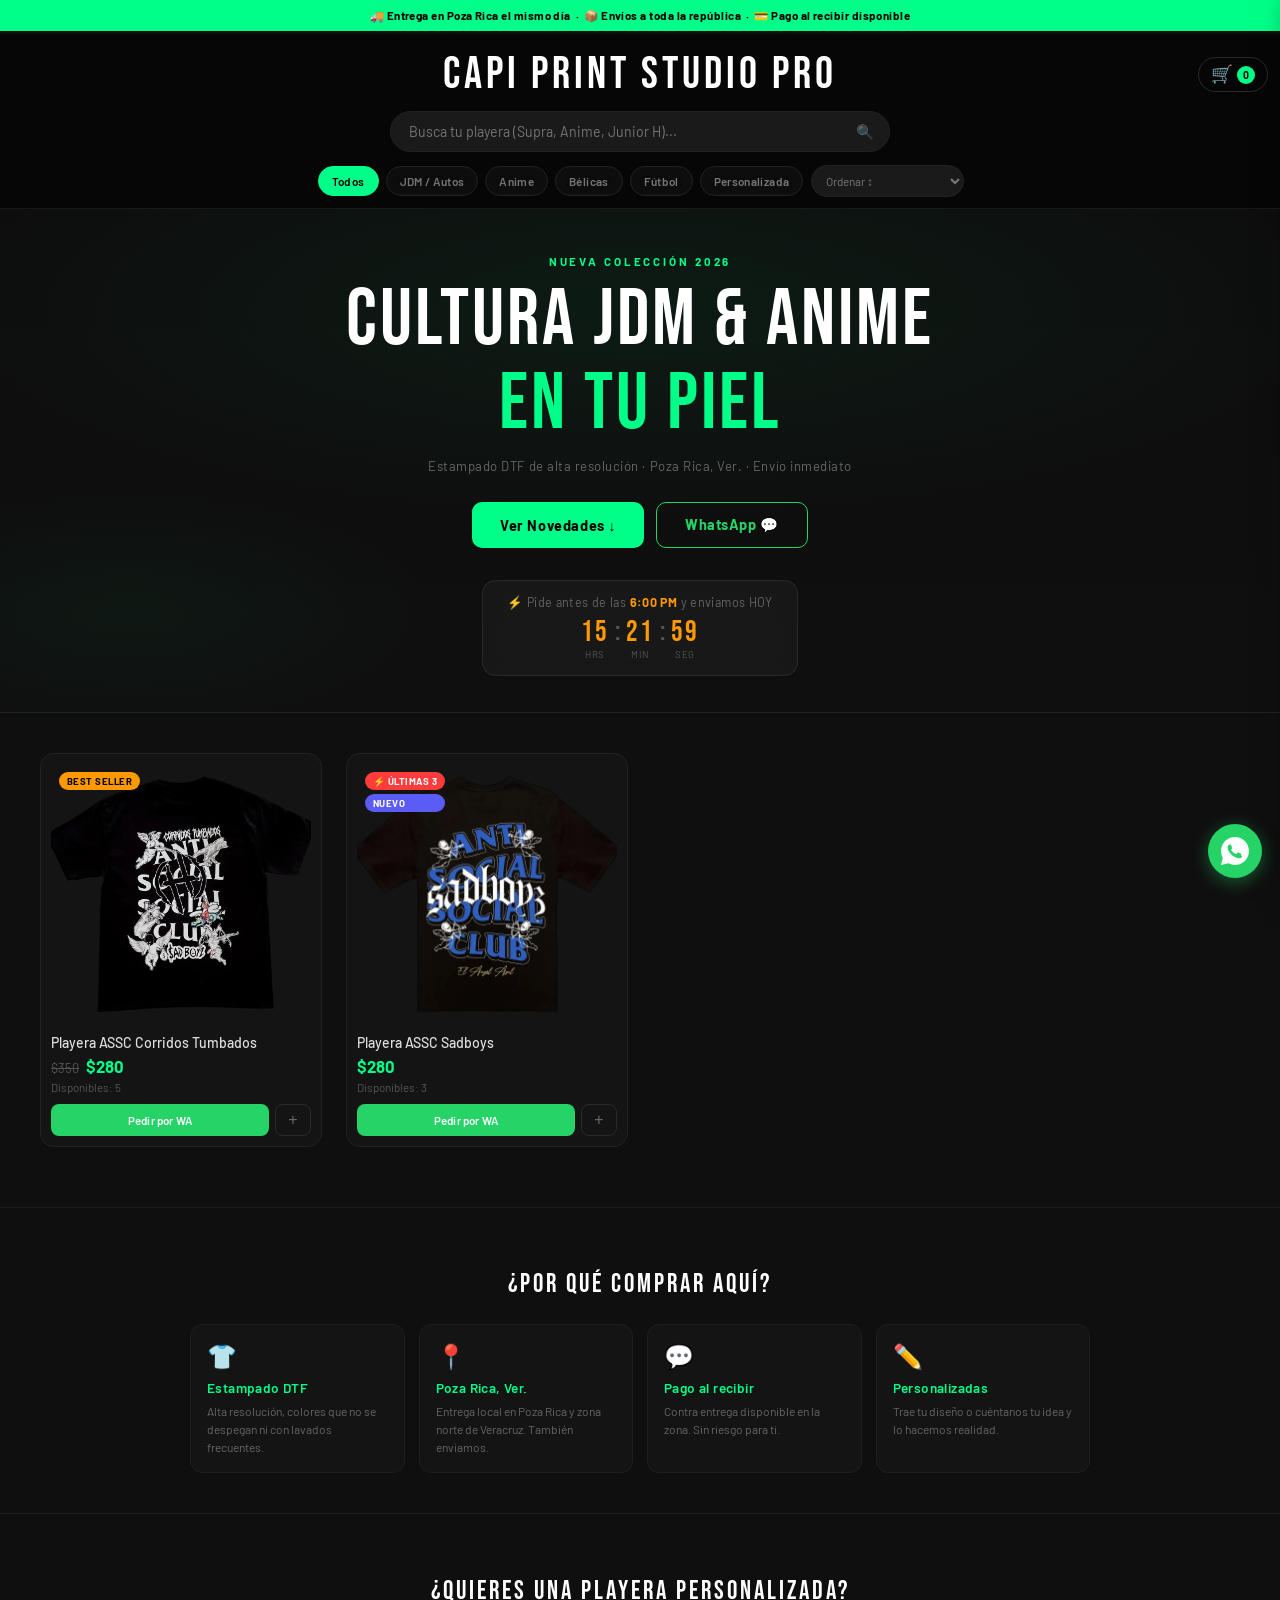
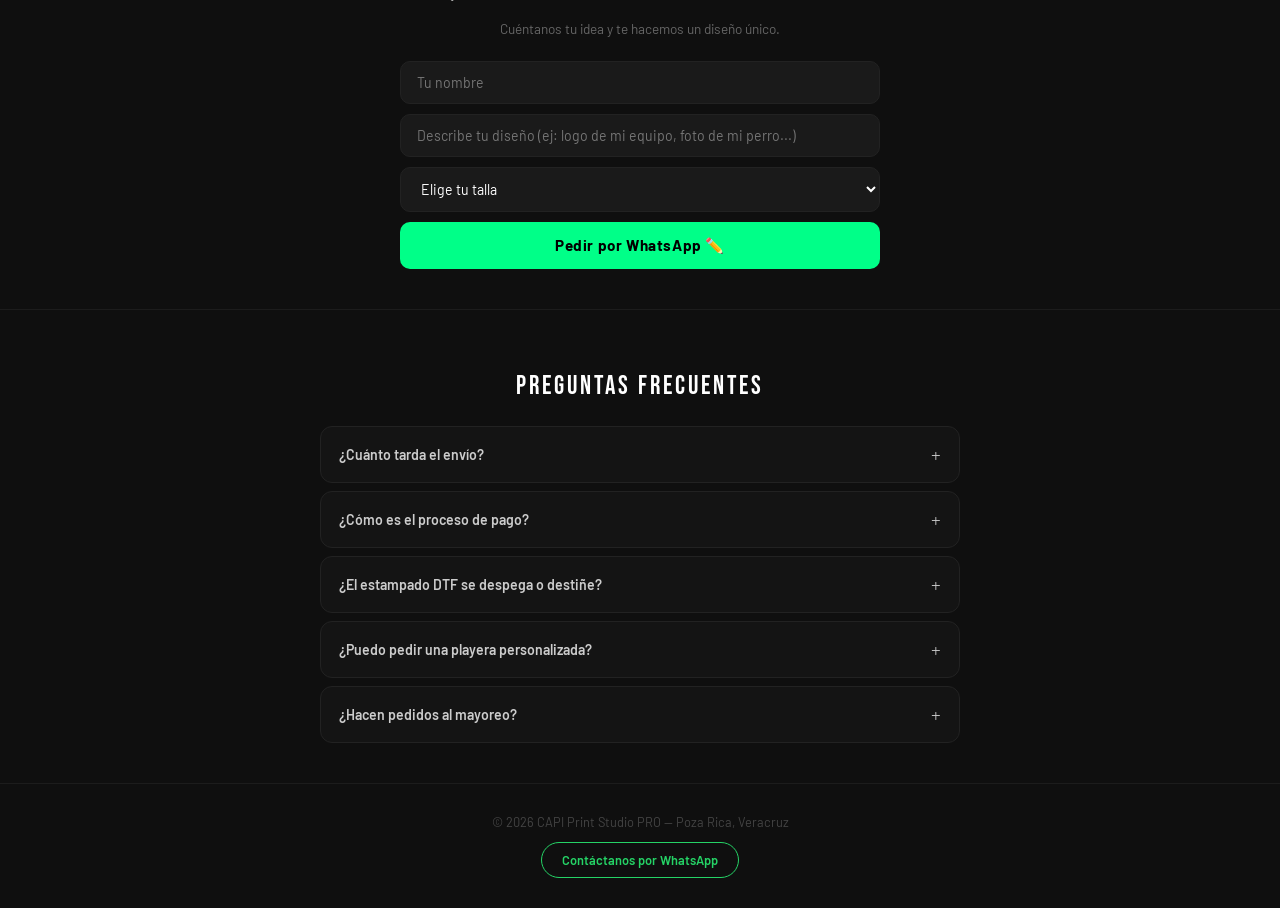
==== commit 8df518c4: "CAMBIOS" ====
--- a/producto.html
+++ b/producto.html
@@ -3,92 +3,110 @@
 <head>
     <meta charset="UTF-8">
     <meta name="viewport" content="width=device-width, initial-scale=1.0">
-    <!-- El título se actualiza por JS con el nombre del producto -->
     <title>Detalle de Producto | CAPI Print Studio PRO</title>
+
+    <!--
+        ✅ RUTA CORRECTA: css/style.css
+        La estructura del proyecto es:
+          /index.html
+          /producto.html
+          /css/style.css
+          /js/script.js
+          /img/...
+    -->
     <link rel="stylesheet" href="css/style.css">
-    <link href="https://fonts.googleapis.com/css2?family=Bebas+Neue&family=Barlow:wght@400;500;600&display=swap" rel="stylesheet">
+    <link href="https://fonts.googleapis.com/css2?family=Bebas+Neue&family=Barlow:wght@400;500;600;700&display=swap" rel="stylesheet">
     <link rel="icon" href="img/favicon.ico" type="image/x-icon">
-    <!-- Meta OG: se actualiza por JS para que cada producto tenga su propia preview -->
-    <meta property="og:type" content="product">
-    <meta name="og:site_name" content="CAPI Print Studio PRO">
+
+    <!-- Meta OG base — se sobreescriben por JS -->
+    <meta property="og:type"        content="product">
+    <meta property="og:site_name"   content="CAPI Print Studio PRO">
+    <meta property="og:title"       content="CAPI Print Studio PRO">
+    <meta property="og:description" content="Playeras premium con estampado DTF en Poza Rica, Veracruz.">
+    <meta property="og:image"       content="">
 </head>
 <body class="pagina-detalle">
 
-    <!-- ============================
-         HEADER
-         Incluye botón de volver y título de la tienda.
-    ============================= -->
+    <!-- HEADER -->
     <header>
-        <div class="nav-retorno">
-            <a href="index.html">← VOLVER AL CATÁLOGO</a>
+        <div class="header-top">
+            <div class="nav-retorno">
+                <a href="index.html">← VOLVER AL CATÁLOGO</a>
+            </div>
+            <h1>CAPI PRINT STUDIO PRO</h1>
         </div>
-        <h1>CAPI PRINT STUDIO PRO</h1>
     </header>
 
-    <!-- ============================
-         CONTENEDOR DE DETALLE
-         En móvil: columna (galería arriba, info abajo).
-         En PC: fila (galería izquierda, info derecha).
-    ============================= -->
+    <!-- CONTENEDOR DE DETALLE -->
     <main class="contenedor-detalle">
 
-        <!-- GALERÍA DE IMÁGENES -->
+        <!-- GALERÍA -->
         <div class="galeria-producto">
-            <!-- Miniaturas clicables para navegar entre fotos -->
             <div class="miniaturas" id="galeria-thumbs"></div>
-
-            <!-- Visor principal con scroll horizontal tipo slider -->
             <div class="visor-principal">
                 <div class="slider-horizontal" id="slider-principal"></div>
             </div>
         </div>
 
-        <!-- INFORMACIÓN DEL PRODUCTO -->
+        <!-- INFORMACIÓN -->
         <div class="info-producto">
-            <!-- Nombre y precio (se llenan por JS) -->
             <h2 id="det-titulo"></h2>
             <div class="precios-wrap">
                 <p class="det-precio-antes" id="det-precio-antes" style="display:none;"></p>
                 <p class="det-precio" id="det-precio"></p>
             </div>
 
-            <!-- Botón para copiar el link del producto al portapapeles -->
             <button class="btn-copiar-link" onclick="copiarLink()" id="btn-copiar">
                 🔗 Copiar link de este producto
             </button>
 
-            <!-- ============================
-                 SELECTOR DE TALLA
-                 Los botones se generan por JS según el array tallas[].
-                 Tallas agotadas aparecen tachadas y bloqueadas.
-                 El botón de WhatsApp no funciona hasta elegir talla.
-            ============================= -->
+            <!-- SELECTOR DE TALLA -->
             <div class="seccion-tecnica" id="seccion-tallas">
                 <h3>Elige tu talla</h3>
                 <div class="tallas-grid" id="tallas-grid"></div>
-                <!-- Link a guía de tallas (modal) -->
                 <button class="link-guia-tallas" onclick="abrirGuiaTallas()">
                     📏 Ver guía de tallas
                 </button>
             </div>
 
-            <!-- Datos técnicos del producto -->
+            <!-- SELECTOR DE CANTIDAD -->
+            <div class="selector-cantidad" id="selector-cantidad">
+                <label>Cantidad</label>
+                <div class="cantidad-ctrl">
+                    <button onclick="cambiarCantidadDet(-1)">−</button>
+                    <span id="cantidad-val">1</span>
+                    <button onclick="cambiarCantidadDet(1)">+</button>
+                </div>
+            </div>
+
+            <!-- TABS: Descripción / Lavado / Envío -->
             <div class="seccion-tecnica">
-                <h3>Composición</h3>
-                <p id="det-composicion"></p>
-            </div>
-
-            <div class="seccion-tecnica">
-                <h3>Características</h3>
-                <ul id="det-caracteristicas"></ul>
-            </div>
-
-            <div class="seccion-tecnica">
-                <h3>Instrucciones de Lavado</h3>
-                <p id="det-lavado"></p>
-            </div>
-
-            <!-- Aviso naranja si intenta pedir sin elegir talla -->
+                <div class="tabs-nav">
+                    <button class="tab-btn activa" onclick="activarTab('desc', this)">Descripción</button>
+                    <button class="tab-btn"        onclick="activarTab('lavado', this)">Lavado</button>
+                    <button class="tab-btn"        onclick="activarTab('envio', this)">Envío</button>
+                </div>
+
+                <div class="tab-panel activo" id="tab-desc">
+                    <p id="det-composicion"></p>
+                    <ul id="det-caracteristicas" style="margin-top:8px;"></ul>
+                </div>
+
+                <div class="tab-panel" id="tab-lavado">
+                    <p id="det-lavado"></p>
+                </div>
+
+                <div class="tab-panel" id="tab-envio">
+                    <ul>
+                        <li>🏠 Entrega local en Poza Rica el mismo día (pedidos antes de las 6 PM)</li>
+                        <li>📦 Envíos a toda la república en 2–4 días hábiles</li>
+                        <li>💳 Pago al recibir disponible en zona local</li>
+                        <li>💸 Transferencia SPEI o depósito para envíos foráneos</li>
+                    </ul>
+                </div>
+            </div>
+
+            <!-- Aviso sin talla -->
             <p class="aviso-talla" id="aviso-talla" style="display:none;">
                 ⚠️ Por favor elige una talla antes de continuar.
             </p>
@@ -98,11 +116,7 @@
                 Pedir por WhatsApp
             </a>
 
-            <!-- ============================
-                 PRODUCTOS RELACIONADOS
-                 Se muestran al final: misma categoría, distinto id.
-                 Evita que el cliente cierre la página sin comprar.
-            ============================= -->
+            <!-- Productos relacionados -->
             <div class="seccion-tecnica" id="seccion-relacionados">
                 <h3>También te puede gustar</h3>
                 <div class="relacionados-grid" id="relacionados-grid"></div>
@@ -110,12 +124,7 @@
         </div>
     </main>
 
-    <!-- ============================
-         MODAL DE GUÍA DE TALLAS
-         Se abre al dar clic en "Ver guía de tallas".
-         Muestra medidas en cm de cada talla.
-         Edita los valores de la tabla según tus playeras.
-    ============================= -->
+    <!-- MODAL GUÍA DE TALLAS -->
     <div class="modal-overlay" id="modal-tallas" onclick="cerrarGuiaTallas()">
         <div class="modal-contenido" onclick="event.stopPropagation()">
             <button class="modal-cerrar" onclick="cerrarGuiaTallas()">✕</button>
@@ -125,12 +134,7 @@
             </p>
             <table class="tabla-tallas">
                 <thead>
-                    <tr>
-                        <th>Talla</th>
-                        <th>Pecho</th>
-                        <th>Largo</th>
-                        <th>Hombro</th>
-                    </tr>
+                    <tr><th>Talla</th><th>Pecho</th><th>Largo</th><th>Hombro</th></tr>
                 </thead>
                 <tbody>
                     <tr><td>S</td><td>96 cm</td><td>68 cm</td><td>42 cm</td></tr>
@@ -146,48 +150,65 @@
         </div>
     </div>
 
-    <!-- script.js se carga primero para tener el array productos[] disponible -->
+    <!-- BOTÓN FLOTANTE WHATSAPP -->
+    <a href="#" target="_blank" class="whatsapp-flotante" id="wa-flotante" title="Chatea por WhatsApp">
+        <svg viewBox="0 0 32 32" xmlns="http://www.w3.org/2000/svg">
+            <path d="M16 0C7.163 0 0 7.163 0 16c0 2.82.736 5.46 2.027 7.754L0 32l8.478-2.02A15.938 15.938 0 0016 32c8.837 0 16-7.163 16-16S24.837 0 16 0zm8.28 22.27c-.347.976-1.72 1.787-2.824 2.023-.752.16-1.733.287-5.036-1.082-4.223-1.737-6.944-6.027-7.155-6.308-.202-.28-1.7-2.261-1.7-4.31 0-2.048 1.063-3.052 1.44-3.46.347-.367.757-.46 1.01-.46.252 0 .505.002.726.013.233.012.546-.088.854.65.32.76 1.09 2.626 1.186 2.817.097.19.162.413.032.664-.13.252-.194.41-.384.631-.19.222-.4.495-.572.665-.19.19-.388.397-.167.778.222.38.986 1.622 2.116 2.628 1.454 1.296 2.68 1.697 3.06 1.888.38.19.603.16.824-.096.222-.255.951-1.109 1.205-1.49.253-.38.505-.317.854-.19.35.127 2.222 1.048 2.603 1.238.38.19.633.285.726.443.093.16.093.924-.253 1.9z"/>
+        </svg>
+    </a>
+
+    <!--
+        ✅ ORDEN DE CARGA CORRECTO:
+        1. script.js  → define productos[] y todas las funciones globales
+        2. <script>   → usa productos[] que ya existe en memoria
+    -->
     <script src="js/script.js"></script>
 
     <script>
-        /* ============================================
-           LÓGICA DE LA PÁGINA DE DETALLE
-           Se ejecuta después de cargar script.js
-           para tener acceso al array productos[].
-        ============================================ */
-
-        /* Obtener el ID del producto desde la URL: producto.html?id=1 */
+        /* ============================================================
+           LÓGICA EXCLUSIVA DE PRODUCTO.HTML
+           Este bloque corre DESPUÉS de que script.js terminó de
+           parsearse, por lo que productos[] ya existe sin problema.
+        ============================================================ */
+
+        /* Leer el ID del producto desde la URL: producto.html?id=1 */
         const params     = new URLSearchParams(window.location.search);
         const idProducto = parseInt(params.get('id'));
         const p          = productos.find(item => item.id === idProducto);
 
-        /* Talla elegida por el usuario (null = ninguna elegida aún) */
+        /* Estado local de esta página */
         let tallaSeleccionada = null;
-
-
-        /* =============================================
-           NAVEGAR ENTRE IMÁGENES DEL SLIDER
-           Desplaza el slider al índice de imagen indicado.
-           También resalta la miniatura activa.
-        ============================================== */
+        let cantidadDet       = 1;
+
+
+        /* ── Tabs ──────────────────────────────── */
+        function activarTab(nombre, btn) {
+            document.querySelectorAll('.tab-panel').forEach(t => t.classList.remove('activo'));
+            document.querySelectorAll('.tab-btn').forEach(b  => b.classList.remove('activa'));
+            document.getElementById(`tab-${nombre}`).classList.add('activo');
+            btn.classList.add('activa');
+        }
+
+
+        /* ── Selector de cantidad ───────────────── */
+        function cambiarCantidadDet(delta) {
+            cantidadDet = Math.max(1, Math.min(10, cantidadDet + delta));
+            document.getElementById('cantidad-val').textContent = cantidadDet;
+            actualizarLinkWA();
+        }
+
+
+        /* ── Galería / slider ───────────────────── */
         function seleccionarImagen(indice) {
-            const slider   = document.getElementById('slider-principal');
-            const anchoImg = slider.clientWidth;
-            slider.scrollTo({ left: indice * anchoImg, behavior: 'smooth' });
-
-            /* Resaltar miniatura activa quitando la clase a las demás */
+            const slider = document.getElementById('slider-principal');
+            slider.scrollTo({ left: indice * slider.clientWidth, behavior: 'smooth' });
             document.querySelectorAll('.miniaturas img').forEach((img, i) => {
                 img.classList.toggle('activa', i === indice);
             });
         }
 
 
-        /* =============================================
-           ELEGIR TALLA
-           Marca la talla elegida visualmente y la guarda.
-           Actualiza el link de WhatsApp con la talla.
-           Las tallas agotadas no hacen nada al clicar.
-        ============================================== */
+        /* ── Elegir talla ───────────────────────── */
         function elegirTalla(talla, disponible, btn) {
             if (!disponible) return;
             tallaSeleccionada = talla;
@@ -198,28 +219,18 @@
         }
 
 
-        /* =============================================
-           ACTUALIZAR LINK DE WHATSAPP
-           Arma el mensaje con nombre del producto y talla.
-           Si no hay talla: deja mensaje genérico.
-           Si hay talla: incluye la talla elegida.
-        ============================================== */
+        /* ── Armar link de WhatsApp ─────────────── */
         function actualizarLinkWA() {
-            const nombre = p ? p.nombre : '';
-            const msg    = tallaSeleccionada
-                ? `Hola! Quiero comprar la ${nombre} en talla ${tallaSeleccionada}`
-                : `Hola! Quiero comprar la ${nombre}`;
+            if (!p) return;
+            const tallaStr = tallaSeleccionada ? ` en talla ${tallaSeleccionada}` : '';
+            const cantStr  = cantidadDet > 1   ? `, cantidad: ${cantidadDet}`    : '';
+            const msg = `Hola! Quiero comprar la ${p.nombre}${tallaStr}${cantStr}`;
             document.getElementById('link-whatsapp').href =
                 `https://wa.me/527821702426?text=${encodeURIComponent(msg)}`;
         }
 
 
-        /* =============================================
-           COPIAR LINK DEL PRODUCTO
-           Copia la URL actual al portapapeles.
-           Útil para compartir este producto por WhatsApp/Instagram.
-           Cambia el texto del botón por 2 segundos de confirmación.
-        ============================================== */
+        /* ── Copiar link ────────────────────────── */
         function copiarLink() {
             navigator.clipboard.writeText(window.location.href).then(() => {
                 const btn = document.getElementById('btn-copiar');
@@ -229,42 +240,25 @@
         }
 
 
-        /* =============================================
-           MODAL GUÍA DE TALLAS
-           Abre y cierra el modal con la tabla de medidas.
-        ============================================== */
-        function abrirGuiaTallas() {
-            document.getElementById('modal-tallas').style.display = 'flex';
-        }
-        function cerrarGuiaTallas() {
-            document.getElementById('modal-tallas').style.display = 'none';
-        }
-        /* Cerrar con tecla Escape */
-        document.addEventListener('keydown', (e) => {
-            if (e.key === 'Escape') cerrarGuiaTallas();
-        });
-
-
-        /* =============================================
-           MOSTRAR PRODUCTOS RELACIONADOS
-           Busca productos de la misma categoría
-           (excluyendo el producto actual).
-           Muestra máximo 3 tarjetas pequeñas.
-        ============================================== */
-        function mostrarRelacionados(categoriaActual, idActual) {
-            const relacionados = productos
-                .filter(prod => prod.categoria === categoriaActual && prod.id !== idActual)
+        /* ── Modal guía de tallas ───────────────── */
+        function abrirGuiaTallas()  { document.getElementById('modal-tallas').style.display = 'flex'; }
+        function cerrarGuiaTallas() { document.getElementById('modal-tallas').style.display = 'none'; }
+        document.addEventListener('keydown', e => { if (e.key === 'Escape') cerrarGuiaTallas(); });
+
+
+        /* ── Productos relacionados ─────────────── */
+        function mostrarRelacionados(cat, idActual) {
+            const rel  = productos
+                .filter(pr => pr.categoria === cat && pr.id !== idActual)
                 .slice(0, 3);
-
             const grid = document.getElementById('relacionados-grid');
-
-            if (relacionados.length === 0) {
+            if (rel.length === 0) {
                 document.getElementById('seccion-relacionados').style.display = 'none';
                 return;
             }
-
-            grid.innerHTML = relacionados.map(r => `
-                <div class="relacionado-card" onclick="window.location.href='producto.html?id=${r.id}'">
+            grid.innerHTML = rel.map(r => `
+                <div class="relacionado-card"
+                     onclick="window.location.href='producto.html?id=${r.id}'">
                     <img src="${r.imagen}" alt="${r.nombre}" loading="lazy">
                     <p class="relacionado-nombre">${r.nombre}</p>
                     <p class="relacionado-precio">${r.precio}</p>
@@ -273,67 +267,66 @@
         }
 
 
-        /* =============================================
-           INICIALIZACIÓN
-           Si el producto existe: llenar todos los campos.
-           Si no existe (ID inválido): redirigir al catálogo.
-        ============================================== */
+        /* ── Inicializar la página ──────────────── */
         if (p) {
-            /* Actualizar título de la pestaña y meta OG del producto */
+
+            /* Meta OG dinámicos para preview correcta en WhatsApp */
             document.title = `${p.nombre} | CAPI Print Studio PRO`;
-
-            /* Precio tachado si tiene precioAntes */
+            document.querySelector('meta[property="og:title"]')
+                .setAttribute('content', `${p.nombre} | CAPI Print Studio PRO`);
+            document.querySelector('meta[property="og:image"]')
+                .setAttribute('content', p.imagenes[0]);
+            document.querySelector('meta[property="og:description"]')
+                .setAttribute('content', `${p.nombre} — ${p.precio}. Estampado DTF en Poza Rica, Veracruz.`);
+
+            /* Precio tachado */
             if (p.precioAntes) {
-                const elAntes = document.getElementById('det-precio-antes');
-                elAntes.textContent = p.precioAntes;
-                elAntes.style.display = 'block';
+                const el = document.getElementById('det-precio-antes');
+                el.textContent = p.precioAntes;
+                el.style.display = 'block';
             }
 
-            /* Rellenar campos de texto */
-            document.getElementById('det-titulo').innerText     = p.nombre;
-            document.getElementById('det-precio').innerText     = p.precio;
-            document.getElementById('det-composicion').innerText = p.composicion;
-            document.getElementById('det-lavado').innerText     = p.lavado;
+            /* Texto básico */
+            document.getElementById('det-titulo').innerText       = p.nombre;
+            document.getElementById('det-precio').innerText       = p.precio;
+            document.getElementById('det-composicion').innerText  = p.composicion;
+            document.getElementById('det-lavado').innerText       = p.lavado;
             document.getElementById('det-caracteristicas').innerHTML =
                 p.caracteristicas.map(c => `<li>${c}</li>`).join('');
 
-            /* Construir slider principal con todas las imágenes */
-            const slider = document.getElementById('slider-principal');
-            slider.innerHTML = p.imagenes.map(img =>
-                `<img src="${img}" alt="${p.nombre}">`
-            ).join('');
-
-            /* Construir miniaturas clicables */
-            const thumbs = document.getElementById('galeria-thumbs');
-            thumbs.innerHTML = p.imagenes.map((img, i) => `
-                <img src="${img}"
-                     onclick="seleccionarImagen(${i})"
-                     alt="Vista ${i + 1}"
-                     class="${i === 0 ? 'activa' : ''}">
-            `).join('');
-
-            /* Construir botones de talla */
+            /* Slider de imágenes */
+            document.getElementById('slider-principal').innerHTML =
+                p.imagenes.map(img => `<img src="${img}" alt="${p.nombre}">`).join('');
+
+            /* Miniaturas */
+            document.getElementById('galeria-thumbs').innerHTML =
+                p.imagenes.map((img, i) => `
+                    <img src="${img}"
+                         onclick="seleccionarImagen(${i})"
+                         alt="Vista ${i + 1}"
+                         class="${i === 0 ? 'activa' : ''}">`
+                ).join('');
+
+            /* Botones de talla */
             if (p.tallas && p.tallas.length > 0) {
-                const grid = document.getElementById('tallas-grid');
-                grid.innerHTML = p.tallas.map(t => {
-                    const disponible = p.tallasDisponibles
+                document.getElementById('tallas-grid').innerHTML = p.tallas.map(t => {
+                    const disp = p.tallasDisponibles
                         ? p.tallasDisponibles.includes(t)
                         : true;
                     return `
-                        <button class="btn-talla ${!disponible ? 'agotada' : ''}"
-                            onclick="elegirTalla('${t}', ${disponible}, this)"
-                            ${!disponible ? 'title="Agotada" disabled' : ''}>
+                        <button class="btn-talla ${!disp ? 'agotada' : ''}"
+                            onclick="elegirTalla('${t}', ${disp}, this)"
+                            ${!disp ? 'disabled title="Agotada"' : ''}>
                             ${t}
-                            ${!disponible ? '<span class="talla-x">✕</span>' : ''}
+                            ${!disp ? '<span class="talla-x">✕</span>' : ''}
                         </button>`;
                 }).join('');
             } else {
-                /* Ocultar sección de tallas si el producto no las tiene */
                 document.getElementById('seccion-tallas').style.display = 'none';
             }
 
-            /* Interceptar clic en WhatsApp: pedir talla si no eligió */
-            document.getElementById('link-whatsapp').addEventListener('click', (e) => {
+            /* Forzar elección de talla antes de abrir WA */
+            document.getElementById('link-whatsapp').addEventListener('click', e => {
                 if (p.tallas && p.tallas.length > 0 && !tallaSeleccionada) {
                     e.preventDefault();
                     document.getElementById('aviso-talla').style.display = 'block';
@@ -341,14 +334,20 @@
                 }
             });
 
-            /* Inicializar link de WhatsApp */
+            /* Link WA inicial */
             actualizarLinkWA();
 
-            /* Mostrar productos relacionados */
+            /* Botón flotante WA con nombre del producto */
+            const waFlotante = document.getElementById('wa-flotante');
+            if (waFlotante) {
+                waFlotante.href = `https://wa.me/527821702426?text=${encodeURIComponent(`Hola! Tengo una duda sobre la ${p.nombre}`)}`;
+            }
+
+            /* Relacionados */
             mostrarRelacionados(p.categoria, p.id);
 
         } else {
-            /* Producto no encontrado → volver al catálogo */
+            /* ID inválido → volver al catálogo */
             window.location.href = 'index.html';
         }
     </script>
--- a/css/style.css
+++ b/css/style.css
@@ -1,86 +1,346 @@
 /* =========================================
-   1. CONFIGURACIÓN GENERAL Y HEADER
-   ========================================= */
+   CAPI Print Studio PRO — style.css v2.0
+   ========================================= */
+
+/* =========================================
+   0. VARIABLES Y RESET
+   ========================================= */
+:root {
+    --verde:    #00ff88;
+    --verde-d:  #1db954;
+    --rojo:     #ff3c3c;
+    --naranja:  #ff9900;
+    --bg:       #0f0f0f;
+    --bg2:      #141414;
+    --bg3:      #1a1a1a;
+    --borde:    #222;
+    --borde2:   #2a2a2a;
+    --texto:    #ddd;
+    --muted:    #666;
+    --muted2:   #555;
+    --wa:       #25d366;
+    --glass-bg: rgba(0,0,0,0.55);
+    --glass-border: rgba(255,255,255,0.08);
+    --blur:     12px;
+}
+
+*, *::before, *::after { box-sizing: border-box; }
+
 body {
-    background-color: #0f0f0f;
+    background-color: var(--bg);
     color: white;
     font-family: 'Barlow', 'Segoe UI', sans-serif;
     margin: 0;
     text-align: center;
 }
 
-header {
-    padding: 15px 10px;
-    background: #000;
-    border-bottom: 2px solid #222;
+/* =========================================
+   1. BANNER ENVÍOS
+   ========================================= */
+.banner-envios {
+    background: var(--verde);
+    color: #000;
+    font-size: 0.72rem;
+    font-weight: 700;
+    padding: 8px 14px;
+    letter-spacing: 0.04em;
     position: sticky;
     top: 0;
+    z-index: 200;
+}
+
+/* =========================================
+   2. HEADER — GLASSMORPHISM
+   ========================================= */
+header {
+    padding: 14px 12px 10px;
+    background: var(--glass-bg);
+    backdrop-filter: blur(var(--blur));
+    -webkit-backdrop-filter: blur(var(--blur));
+    border-bottom: 1px solid var(--glass-border);
+    position: sticky;
+    top: 34px; /* debajo del banner */
     z-index: 100;
+}
+
+.header-top {
+    display: flex;
+    align-items: center;
+    justify-content: center;
+    gap: 14px;
+    margin-bottom: 10px;
+    position: relative;
 }
 
 header h1 {
     font-family: 'Bebas Neue', sans-serif;
     letter-spacing: 4px;
     font-weight: 400;
-    margin: 8px 0 12px;
-    font-size: 1.8rem;
+    margin: 0;
+    font-size: 1.7rem;
     color: #fff;
 }
 
-.nav-retorno {
-    text-align: left;
-    padding: 5px;
-    margin-bottom: 5px;
-}
-
-.nav-retorno a {
-    color: #00ff88;
-    text-decoration: none;
-    font-weight: 600;
-    font-size: 0.8rem;
-    letter-spacing: 0.05em;
-    transition: opacity 0.2s;
-}
-.nav-retorno a:hover { opacity: 0.7; }
-
-/* =========================================
-   2. BUSCADOR Y BOTONES DE FILTRO
-   ========================================= */
+/* Botón carrito */
+.btn-carrito {
+    position: absolute;
+    right: 0;
+    background: transparent;
+    border: 1.5px solid var(--borde2);
+    color: #fff;
+    font-size: 1.1rem;
+    padding: 6px 12px;
+    border-radius: 20px;
+    cursor: pointer;
+    transition: border-color 0.2s, background 0.2s;
+    display: flex;
+    align-items: center;
+    gap: 4px;
+}
+.btn-carrito:hover { border-color: var(--verde); }
+
+.carrito-badge {
+    background: var(--verde);
+    color: #000;
+    font-size: 0.65rem;
+    font-weight: 700;
+    width: 18px;
+    height: 18px;
+    border-radius: 50%;
+    display: flex;
+    align-items: center;
+    justify-content: center;
+    font-family: 'Barlow', sans-serif;
+}
+
+/* Buscador */
+.search-container {
+    position: relative;
+    display: inline-block;
+    width: 100%;
+    max-width: 500px;
+    margin-bottom: 12px;
+}
+.search-icon {
+    position: absolute;
+    right: 16px;
+    top: 50%;
+    transform: translateY(-50%);
+    font-size: 0.9rem;
+    pointer-events: none;
+    opacity: 0.4;
+}
 #buscador {
-    padding: 12px 18px;
-    width: 90%;
-    max-width: 500px;
+    padding: 11px 42px 11px 18px;
+    width: 100%;
     border-radius: 25px;
-    border: 1px solid #333;
-    background: #1a1a1a;
+    border: 1px solid var(--borde);
+    background: var(--bg3);
     color: white;
-    margin-bottom: 14px;
     outline: none;
     font-family: 'Barlow', sans-serif;
-    font-size: 0.9rem;
+    font-size: 0.88rem;
     transition: border-color 0.2s;
 }
-#buscador:focus { border-color: #00ff88; }
-
+#buscador:focus { border-color: var(--verde); }
+
+/* Filtros y orden */
+.controles-catalogo {
+    display: flex;
+    flex-wrap: wrap;
+    justify-content: center;
+    align-items: center;
+    gap: 6px;
+}
 nav button {
-    background: #111;
-    border: 1px solid #333;
+    background: rgba(255,255,255,0.04);
+    border: 1px solid var(--borde);
     color: #777;
-    padding: 8px 14px;
-    cursor: pointer;
-    margin: 3px;
+    padding: 7px 13px;
+    cursor: pointer;
+    margin: 2px;
     border-radius: 20px;
     transition: all 0.2s;
-    font-size: 0.75rem;
+    font-size: 0.73rem;
     font-family: 'Barlow', sans-serif;
-    font-weight: 500;
+    font-weight: 600;
     letter-spacing: 0.03em;
-}
-nav button:hover { background: #222; color: #fff; border-color: #555; }
-nav button.activo { background: #00ff88; color: #000; border-color: #00ff88; font-weight: 600; }
-
-/* =========================================
-   3. REJILLA DEL CATÁLOGO
+    backdrop-filter: blur(4px);
+}
+nav button:hover { background: rgba(255,255,255,0.08); color: #fff; border-color: #555; }
+nav button.activo { background: var(--verde); color: #000; border-color: var(--verde); }
+
+#orden {
+    background: var(--bg3);
+    border: 1px solid var(--borde);
+    color: #777;
+    padding: 7px 10px;
+    border-radius: 20px;
+    font-size: 0.73rem;
+    font-family: 'Barlow', sans-serif;
+    cursor: pointer;
+    outline: none;
+}
+
+/* =========================================
+   3. HERO SECTION
+   ========================================= */
+.hero-section {
+    padding: 48px 20px 36px;
+    text-align: center;
+    position: relative;
+    overflow: hidden;
+    background: linear-gradient(180deg, #0d0d0d 0%, #0f0f0f 100%);
+    border-bottom: 1px solid var(--borde);
+}
+
+/* Fondo decorativo */
+.hero-section::before {
+    content: '';
+    position: absolute;
+    inset: 0;
+    background:
+        radial-gradient(ellipse 80% 60% at 50% 20%, rgba(0,255,136,0.06) 0%, transparent 70%),
+        radial-gradient(ellipse 40% 40% at 10% 80%, rgba(0,255,136,0.04) 0%, transparent 60%);
+    pointer-events: none;
+}
+
+.hero-content { position: relative; z-index: 1; }
+
+.hero-sub {
+    font-size: 0.72rem;
+    letter-spacing: 0.25em;
+    text-transform: uppercase;
+    color: var(--verde);
+    margin: 0 0 10px;
+    font-weight: 700;
+}
+
+.hero-titulo {
+    font-family: 'Bebas Neue', sans-serif;
+    font-size: clamp(2.4rem, 8vw, 5rem);
+    letter-spacing: 3px;
+    margin: 0 0 12px;
+    font-weight: 400;
+    line-height: 1.05;
+    color: #fff;
+}
+
+.hero-accent { color: var(--verde); }
+
+.hero-desc {
+    font-size: 0.82rem;
+    color: var(--muted);
+    margin: 0 0 28px;
+    letter-spacing: 0.04em;
+}
+
+.hero-btns {
+    display: flex;
+    gap: 12px;
+    justify-content: center;
+    flex-wrap: wrap;
+}
+
+.btn-hero-primary {
+    background: var(--verde);
+    color: #000;
+    border: none;
+    padding: 13px 28px;
+    border-radius: 10px;
+    font-family: 'Barlow', sans-serif;
+    font-weight: 700;
+    font-size: 0.9rem;
+    cursor: pointer;
+    letter-spacing: 0.04em;
+    transition: background 0.2s, transform 0.15s;
+}
+.btn-hero-primary:hover { background: #00e07a; transform: translateY(-2px); }
+
+.btn-hero-wa {
+    background: transparent;
+    border: 1.5px solid var(--wa);
+    color: var(--wa);
+    padding: 13px 28px;
+    border-radius: 10px;
+    text-decoration: none;
+    font-weight: 700;
+    font-size: 0.9rem;
+    letter-spacing: 0.04em;
+    transition: background 0.2s, color 0.2s;
+}
+.btn-hero-wa:hover { background: var(--wa); color: #000; }
+
+/* Cronómetro */
+.cronometro-wrap {
+    margin-top: 32px;
+    position: relative;
+    z-index: 1;
+    display: inline-block;
+    background: rgba(255,255,255,0.04);
+    border: 1px solid var(--glass-border);
+    border-radius: 14px;
+    padding: 14px 24px;
+    backdrop-filter: blur(8px);
+}
+.crono-texto {
+    font-size: 0.78rem;
+    color: var(--muted);
+    margin: 0 0 8px;
+    letter-spacing: 0.03em;
+}
+.crono-texto strong { color: var(--naranja); }
+.crono-contador {
+    display: flex;
+    align-items: center;
+    justify-content: center;
+    gap: 6px;
+}
+.crono-bloque {
+    display: flex;
+    flex-direction: column;
+    align-items: center;
+}
+.crono-bloque span {
+    font-family: 'Bebas Neue', sans-serif;
+    font-size: 1.8rem;
+    letter-spacing: 2px;
+    color: var(--naranja);
+    line-height: 1;
+}
+.crono-bloque small {
+    font-size: 0.6rem;
+    color: var(--muted2);
+    letter-spacing: 0.1em;
+    text-transform: uppercase;
+}
+.crono-sep {
+    font-family: 'Bebas Neue', sans-serif;
+    font-size: 1.8rem;
+    color: var(--muted2);
+    line-height: 1;
+    margin-bottom: 14px;
+}
+
+/* =========================================
+   4. SKELETON SHIMMER
+   ========================================= */
+@keyframes shimmer {
+    0%   { background-position: -600px 0; }
+    100% { background-position: 600px 0; }
+}
+
+.skeleton-card {
+    border-radius: 14px;
+    height: 280px;
+    background: linear-gradient(90deg,
+        #1a1a1a 0%, #252525 40%, #1a1a1a 80%);
+    background-size: 600px 100%;
+    animation: shimmer 1.4s infinite linear;
+}
+
+/* =========================================
+   5. CATÁLOGO / REJILLA
    ========================================= */
 #contenedor-productos {
     display: grid;
@@ -90,13 +350,14 @@
 }
 
 .producto-card {
-    background: #141414;
+    background: var(--bg2);
     padding: 10px;
     border-radius: 14px;
-    border: 1px solid #222;
+    border: 1px solid var(--borde);
     cursor: pointer;
     text-align: left;
     transition: transform 0.2s ease, border-color 0.2s ease, box-shadow 0.2s ease;
+    position: relative;
 }
 .producto-card:hover {
     transform: translateY(-4px);
@@ -123,43 +384,66 @@
 .producto-card h3 {
     font-size: 0.78rem;
     margin: 10px 0 4px;
-    color: #ddd;
+    color: var(--texto);
     font-weight: 500;
     line-height: 1.3;
 }
 
 .precio {
-    color: #00ff88;
+    color: var(--verde);
     font-weight: 700;
     font-size: 1.05rem;
     margin: 0 0 4px;
 }
+.precio-antes {
+    text-decoration: line-through;
+    color: var(--muted2);
+    font-size: 0.8rem;
+    margin-right: 4px;
+    font-weight: 400;
+}
 
 .stock-label {
     font-size: 0.72rem;
-    color: #555;
+    color: var(--muted2);
     margin: 0 0 10px;
 }
 
-/* Badge de urgencia */
-.badge-urgente {
+/* Badges dinámicos */
+.badges-wrap {
     position: absolute;
     top: 8px;
     left: 8px;
-    background: #ff3c3c;
-    color: #fff;
-    font-size: 0.65rem;
+    z-index: 2;
+    display: flex;
+    flex-direction: column;
+    gap: 4px;
+}
+
+.badge {
+    font-size: 0.6rem;
     font-weight: 700;
     padding: 3px 8px;
     border-radius: 20px;
-    z-index: 2;
-    letter-spacing: 0.04em;
-}
-
-/* Botón WhatsApp en tarjeta */
+    letter-spacing: 0.05em;
+    display: inline-block;
+    text-transform: uppercase;
+}
+.badge-urgente { background: var(--rojo); color: #fff; }
+.badge-nuevo   { background: #5b5bf5; color: #fff; }
+.badge-best    { background: var(--naranja); color: #000; }
+.badge-premium { background: linear-gradient(90deg,#c9a227,#f0d060); color: #000; }
+
+/* Botones de la tarjeta */
+.card-actions {
+    display: flex;
+    gap: 6px;
+}
+
 .btn-whatsapp {
+    flex: 1;
     display: block;
-    background: #25d366;
+    background: var(--wa);
     color: #fff;
     text-align: center;
     padding: 9px 6px;
@@ -170,19 +454,37 @@
     letter-spacing: 0.02em;
     transition: background 0.2s;
 }
-.btn-whatsapp:hover { background: #1db954; }
+.btn-whatsapp:hover { background: var(--verde-d); }
+
+/* Botón agregar al carrito */
+.btn-add-carrito {
+    background: transparent;
+    border: 1.5px solid var(--borde2);
+    color: var(--muted);
+    width: 36px;
+    border-radius: 8px;
+    cursor: pointer;
+    font-size: 1rem;
+    transition: border-color 0.2s, color 0.2s, background 0.2s;
+    flex-shrink: 0;
+    display: flex;
+    align-items: center;
+    justify-content: center;
+}
+.btn-add-carrito:hover { border-color: var(--verde); color: var(--verde); background: rgba(0,255,136,0.06); }
+.btn-add-carrito.agregado { border-color: var(--verde); color: var(--verde); }
 
 /* Sin resultados */
 .sin-resultados {
     grid-column: 1 / -1;
     text-align: center;
     padding: 50px 20px;
-    color: #555;
+    color: var(--muted2);
 }
 .sin-resultados p { font-size: 1rem; margin-bottom: 16px; }
 .btn-whatsapp-inline {
     display: inline-block;
-    background: #25d366;
+    background: var(--wa);
     color: #fff;
     padding: 12px 24px;
     border-radius: 10px;
@@ -191,8 +493,14 @@
     font-size: 0.9rem;
 }
 
-/* =========================================
-   4. SECCIÓN DE CONFIANZA
+.visitas-label {
+    font-size: 0.68rem;
+    color: var(--muted2);
+    margin: 0 0 8px;
+}
+
+/* =========================================
+   6. SECCIÓN DE CONFIANZA
    ========================================= */
 .seccion-confianza {
     padding: 40px 20px;
@@ -216,32 +524,139 @@
     text-align: left;
 }
 .item-confianza {
-    background: #141414;
+    background: var(--bg2);
     border: 1px solid #1e1e1e;
     border-radius: 12px;
     padding: 16px;
 }
-.icono-confianza {
-    font-size: 1.5rem;
-    display: block;
+.icono-confianza { font-size: 1.5rem; display: block; margin-bottom: 8px; }
+.item-confianza h3 { font-size: 0.85rem; font-weight: 600; color: var(--verde); margin: 0 0 6px; letter-spacing: 0.03em; }
+.item-confianza p  { font-size: 0.75rem; color: var(--muted); margin: 0; line-height: 1.5; }
+
+/* =========================================
+   7. SECCIÓN PERSONALIZADA
+   ========================================= */
+.seccion-personalizada {
+    padding: 40px 20px;
+    border-top: 1px solid #1c1c1c;
+}
+.seccion-personalizada h2 {
+    font-family: 'Bebas Neue', sans-serif;
+    font-size: 1.6rem;
+    letter-spacing: 3px;
+    font-weight: 400;
     margin-bottom: 8px;
 }
-.item-confianza h3 {
-    font-size: 0.85rem;
+.sub-personalizada { color: var(--muted); font-size: 0.85rem; margin-bottom: 24px; }
+.form-personalizada {
+    display: flex;
+    flex-direction: column;
+    gap: 10px;
+    max-width: 480px;
+    margin: 0 auto;
+}
+.form-personalizada input,
+.form-personalizada select {
+    padding: 12px 16px;
+    border-radius: 10px;
+    border: 1px solid var(--borde);
+    background: var(--bg3);
+    color: white;
+    font-family: 'Barlow', sans-serif;
+    font-size: 0.88rem;
+    outline: none;
+    transition: border-color 0.2s;
+}
+.form-personalizada input:focus,
+.form-personalizada select:focus { border-color: var(--verde); }
+.btn-personalizada {
+    background: var(--verde);
+    color: #000;
+    border: none;
+    padding: 14px;
+    border-radius: 10px;
+    font-family: 'Barlow', sans-serif;
+    font-weight: 700;
+    font-size: 0.95rem;
+    cursor: pointer;
+    letter-spacing: 0.04em;
+    transition: background 0.2s;
+}
+.btn-personalizada:hover { background: #00e07a; }
+
+/* =========================================
+   8. FAQ ACORDEÓN
+   ========================================= */
+.seccion-faq {
+    padding: 40px 20px;
+    border-top: 1px solid #1c1c1c;
+}
+.seccion-faq h2 {
+    font-family: 'Bebas Neue', sans-serif;
+    font-size: 1.6rem;
+    letter-spacing: 3px;
+    font-weight: 400;
+    margin-bottom: 24px;
+}
+.faq-lista {
+    max-width: 640px;
+    margin: 0 auto;
+    text-align: left;
+    display: flex;
+    flex-direction: column;
+    gap: 8px;
+}
+.faq-item {
+    background: var(--bg2);
+    border: 1px solid var(--borde);
+    border-radius: 12px;
+    overflow: hidden;
+}
+.faq-pregunta {
+    width: 100%;
+    background: transparent;
+    border: none;
+    color: #ccc;
+    font-family: 'Barlow', sans-serif;
+    font-size: 0.88rem;
     font-weight: 600;
-    color: #00ff88;
-    margin: 0 0 6px;
-    letter-spacing: 0.03em;
-}
-.item-confianza p {
-    font-size: 0.75rem;
-    color: #666;
+    padding: 16px 18px;
+    cursor: pointer;
+    display: flex;
+    justify-content: space-between;
+    align-items: center;
+    gap: 12px;
+    text-align: left;
+    transition: color 0.2s;
+}
+.faq-pregunta:hover { color: #fff; }
+.faq-pregunta.abierta { color: var(--verde); }
+.faq-icon {
+    font-size: 1.2rem;
+    font-weight: 300;
+    transition: transform 0.3s ease;
+    flex-shrink: 0;
+}
+.faq-pregunta.abierta .faq-icon { transform: rotate(45deg); }
+.faq-respuesta {
+    max-height: 0;
+    overflow: hidden;
+    transition: max-height 0.35s ease, padding 0.3s ease;
+}
+.faq-respuesta.abierta {
+    max-height: 200px;
+    padding-bottom: 16px;
+}
+.faq-respuesta p {
     margin: 0;
-    line-height: 1.5;
-}
-
-/* =========================================
-   5. FOOTER
+    padding: 0 18px;
+    color: var(--muted);
+    font-size: 0.84rem;
+    line-height: 1.6;
+}
+
+/* =========================================
+   9. FOOTER
    ========================================= */
 footer {
     padding: 30px 20px;
@@ -252,8 +667,8 @@
 footer p { margin: 0 0 12px; }
 .footer-wa {
     display: inline-block;
-    border: 1px solid #25d366;
-    color: #25d366;
+    border: 1px solid var(--wa);
+    color: var(--wa);
     padding: 9px 20px;
     border-radius: 20px;
     text-decoration: none;
@@ -261,10 +676,216 @@
     font-weight: 600;
     transition: background 0.2s, color 0.2s;
 }
-.footer-wa:hover { background: #25d366; color: #000; }
-
-/* =========================================
-   6. PÁGINA DE DETALLE (producto.html)
+.footer-wa:hover { background: var(--wa); color: #000; }
+
+/* =========================================
+   10. BOTÓN FLOTANTE WHATSAPP
+   ========================================= */
+.whatsapp-flotante {
+    position: fixed;
+    bottom: 22px;
+    right: 18px;
+    z-index: 999;
+    width: 54px;
+    height: 54px;
+    background: #25d366;
+    border-radius: 50%;
+    display: flex;
+    align-items: center;
+    justify-content: center;
+    box-shadow: 0 4px 18px rgba(37,211,102,0.4);
+    text-decoration: none;
+    transition: transform 0.2s, box-shadow 0.2s;
+    animation: pulse-wa 2.5s ease-in-out infinite;
+}
+.whatsapp-flotante:hover {
+    transform: scale(1.1);
+    box-shadow: 0 6px 24px rgba(37,211,102,0.55);
+    animation: none;
+}
+.whatsapp-flotante svg {
+    width: 28px;
+    height: 28px;
+    fill: #fff;
+}
+@keyframes pulse-wa {
+    0%, 100% { box-shadow: 0 4px 18px rgba(37,211,102,0.4); }
+    50%       { box-shadow: 0 4px 28px rgba(37,211,102,0.7); }
+}
+
+/* =========================================
+   11. CARRITO LATERAL
+   ========================================= */
+.carrito-overlay {
+    display: none;
+    position: fixed;
+    inset: 0;
+    background: rgba(0,0,0,0.6);
+    z-index: 400;
+    backdrop-filter: blur(3px);
+}
+.carrito-overlay.visible { display: block; }
+
+.carrito-panel {
+    position: fixed;
+    right: -340px;
+    top: 0;
+    bottom: 0;
+    width: 320px;
+    max-width: 90vw;
+    background: #111;
+    border-left: 1px solid var(--borde);
+    z-index: 500;
+    display: flex;
+    flex-direction: column;
+    transition: right 0.32s cubic-bezier(0.4,0,0.2,1);
+    box-shadow: -6px 0 30px rgba(0,0,0,0.6);
+}
+.carrito-panel.abierto { right: 0; }
+
+.carrito-header {
+    display: flex;
+    justify-content: space-between;
+    align-items: center;
+    padding: 18px 18px 14px;
+    border-bottom: 1px solid var(--borde);
+}
+.carrito-header h3 {
+    margin: 0;
+    font-family: 'Bebas Neue', sans-serif;
+    font-size: 1.3rem;
+    letter-spacing: 2px;
+    font-weight: 400;
+}
+.carrito-cerrar {
+    background: transparent;
+    border: none;
+    color: var(--muted);
+    font-size: 1.1rem;
+    cursor: pointer;
+    padding: 4px 8px;
+    transition: color 0.2s;
+}
+.carrito-cerrar:hover { color: #fff; }
+
+.carrito-items {
+    flex: 1;
+    overflow-y: auto;
+    padding: 14px;
+    display: flex;
+    flex-direction: column;
+    gap: 10px;
+}
+.carrito-vacio { color: var(--muted); font-size: 0.85rem; text-align: center; margin-top: 24px; }
+
+/* Ítem del carrito */
+.carrito-item {
+    display: flex;
+    gap: 10px;
+    align-items: center;
+    background: var(--bg2);
+    border-radius: 10px;
+    padding: 10px;
+    border: 1px solid var(--borde);
+}
+.carrito-item img {
+    width: 54px;
+    height: 54px;
+    border-radius: 7px;
+    object-fit: cover;
+    flex-shrink: 0;
+}
+.carrito-item-info { flex: 1; text-align: left; }
+.carrito-item-nombre { font-size: 0.78rem; color: var(--texto); font-weight: 600; line-height: 1.3; }
+.carrito-item-precio { font-size: 0.82rem; color: var(--verde); font-weight: 700; margin-top: 2px; }
+.carrito-item-talla  { font-size: 0.7rem; color: var(--muted); margin-top: 2px; }
+
+/* Selector de cantidad en carrito */
+.carrito-cantidad {
+    display: flex;
+    align-items: center;
+    gap: 6px;
+    margin-top: 6px;
+}
+.carrito-cantidad button {
+    background: var(--bg3);
+    border: 1px solid var(--borde2);
+    color: #ccc;
+    width: 24px;
+    height: 24px;
+    border-radius: 6px;
+    cursor: pointer;
+    font-size: 0.9rem;
+    display: flex;
+    align-items: center;
+    justify-content: center;
+    transition: border-color 0.2s;
+}
+.carrito-cantidad button:hover { border-color: var(--verde); color: var(--verde); }
+.carrito-cantidad span { font-size: 0.85rem; min-width: 20px; text-align: center; font-weight: 700; }
+
+.btn-quitar-item {
+    background: transparent;
+    border: none;
+    color: var(--muted2);
+    font-size: 1rem;
+    cursor: pointer;
+    padding: 4px;
+    transition: color 0.2s;
+    flex-shrink: 0;
+}
+.btn-quitar-item:hover { color: var(--rojo); }
+
+.carrito-footer {
+    padding: 14px;
+    border-top: 1px solid var(--borde);
+    display: flex;
+    flex-direction: column;
+    gap: 8px;
+}
+.btn-pedir-todo {
+    display: block;
+    background: var(--wa);
+    color: #fff;
+    text-align: center;
+    padding: 14px;
+    border-radius: 10px;
+    text-decoration: none;
+    font-weight: 700;
+    font-size: 0.92rem;
+    letter-spacing: 0.03em;
+    transition: background 0.2s;
+}
+.btn-pedir-todo:hover { background: var(--verde-d); }
+.btn-vaciar {
+    background: transparent;
+    border: 1px solid var(--borde2);
+    color: var(--muted2);
+    padding: 10px;
+    border-radius: 8px;
+    cursor: pointer;
+    font-family: 'Barlow', sans-serif;
+    font-size: 0.8rem;
+    transition: border-color 0.2s, color 0.2s;
+}
+.btn-vaciar:hover { border-color: var(--rojo); color: var(--rojo); }
+
+/* =========================================
+   12. NAV RETORNO (producto.html)
+   ========================================= */
+.nav-retorno { text-align: left; padding: 5px; margin-bottom: 5px; }
+.nav-retorno a {
+    color: var(--verde);
+    text-decoration: none;
+    font-weight: 600;
+    font-size: 0.8rem;
+    letter-spacing: 0.05em;
+    transition: opacity 0.2s;
+}
+.nav-retorno a:hover { opacity: 0.7; }
+
+/* =========================================
+   13. PÁGINA DE DETALLE (producto.html)
    ========================================= */
 .contenedor-detalle {
     display: flex;
@@ -284,7 +905,6 @@
     border-radius: 16px;
     background: #111;
 }
-
 .slider-horizontal {
     display: flex;
     overflow-x: auto;
@@ -292,7 +912,6 @@
     scrollbar-width: none;
 }
 .slider-horizontal::-webkit-scrollbar { display: none; }
-
 .slider-horizontal img {
     width: 100%;
     flex-shrink: 0;
@@ -308,14 +927,13 @@
     flex-shrink: 0;
     border-radius: 8px;
     cursor: pointer;
-    border: 2px solid #2a2a2a;
+    border: 2px solid var(--borde2);
     object-fit: cover;
     transition: border-color 0.2s;
 }
 .miniaturas img:hover,
-.miniaturas img.activa { border-color: #00ff88; }
-
-/* Info del producto */
+.miniaturas img.activa { border-color: var(--verde); }
+
 .info-producto h2 {
     font-family: 'Bebas Neue', sans-serif;
     font-size: 1.6rem;
@@ -324,13 +942,54 @@
     font-weight: 400;
     color: #fff;
 }
-
 .det-precio {
-    color: #00ff88;
+    color: var(--verde);
     font-size: 1.5rem;
     font-weight: 700;
-    margin: 0 0 20px;
-}
+    margin: 0 0 4px;
+}
+.det-precio-antes {
+    text-decoration: line-through;
+    color: var(--muted2);
+    font-size: 1rem;
+    margin: 0;
+}
+
+/* Tabs de detalle */
+.tabs-nav {
+    display: flex;
+    gap: 4px;
+    margin-bottom: 14px;
+    border-bottom: 1px solid var(--borde);
+    padding-bottom: 0;
+}
+.tab-btn {
+    background: transparent;
+    border: none;
+    border-bottom: 2px solid transparent;
+    color: var(--muted);
+    font-family: 'Barlow', sans-serif;
+    font-size: 0.78rem;
+    font-weight: 600;
+    padding: 8px 14px;
+    cursor: pointer;
+    transition: color 0.2s, border-color 0.2s;
+    text-transform: uppercase;
+    letter-spacing: 0.06em;
+    margin-bottom: -1px;
+}
+.tab-btn:hover { color: #ccc; }
+.tab-btn.activa { color: var(--verde); border-bottom-color: var(--verde); }
+.tab-panel { display: none; }
+.tab-panel.activo { display: block; }
+.tab-panel p, .tab-panel li {
+    color: #bbb;
+    font-size: 0.88rem;
+    line-height: 1.6;
+    margin: 0;
+}
+.tab-panel ul { padding-left: 18px; margin: 0; }
+.tab-panel li { margin-bottom: 4px; }
 
 .seccion-tecnica {
     border-top: 1px solid #1e1e1e;
@@ -339,33 +998,22 @@
 }
 .seccion-tecnica h3 {
     font-size: 0.75rem;
-    color: #555;
+    color: var(--muted2);
     text-transform: uppercase;
     letter-spacing: 0.1em;
     margin: 0 0 10px;
     font-weight: 600;
 }
-.seccion-tecnica p,
-.seccion-tecnica li {
-    color: #bbb;
-    font-size: 0.88rem;
-    line-height: 1.6;
-    margin: 0;
-}
+.seccion-tecnica p, .seccion-tecnica li { color: #bbb; font-size: 0.88rem; line-height: 1.6; margin: 0; }
 .seccion-tecnica ul { padding-left: 18px; margin: 0; }
 .seccion-tecnica li { margin-bottom: 4px; }
 
-/* Selector de tallas */
-.tallas-grid {
-    display: flex;
-    flex-wrap: wrap;
-    gap: 8px;
-    margin-top: 4px;
-}
+/* Tallas */
+.tallas-grid { display: flex; flex-wrap: wrap; gap: 8px; margin-top: 4px; }
 .btn-talla {
     position: relative;
     background: #161616;
-    border: 1.5px solid #2a2a2a;
+    border: 1.5px solid var(--borde2);
     color: #bbb;
     width: 52px;
     height: 52px;
@@ -379,33 +1027,67 @@
     align-items: center;
     justify-content: center;
 }
-.btn-talla:hover:not(.agotada) {
-    border-color: #00ff88;
-    color: #00ff88;
-}
-.btn-talla.seleccionada {
-    background: #00ff88;
-    border-color: #00ff88;
-    color: #000;
-}
-.btn-talla.agotada {
-    opacity: 0.3;
-    cursor: not-allowed;
-    text-decoration: line-through;
-}
-.talla-x {
-    position: absolute;
-    font-size: 0.55rem;
-    top: 4px;
-    right: 4px;
-    color: #ff4444;
-    display: none;
-}
+.btn-talla:hover:not(.agotada) { border-color: var(--verde); color: var(--verde); }
+.btn-talla.seleccionada { background: var(--verde); border-color: var(--verde); color: #000; }
+.btn-talla.agotada { opacity: 0.3; cursor: not-allowed; text-decoration: line-through; }
+.talla-x { position: absolute; font-size: 0.55rem; top: 4px; right: 4px; color: var(--rojo); display: none; }
 .btn-talla.agotada .talla-x { display: block; }
 
-/* Aviso sin talla */
+.link-guia-tallas {
+    background: transparent;
+    border: none;
+    color: var(--verde);
+    font-size: 0.78rem;
+    cursor: pointer;
+    font-family: 'Barlow', sans-serif;
+    margin-top: 8px;
+    padding: 0;
+    text-decoration: underline;
+    display: block;
+}
+
+/* Selector de cantidad en detalle */
+.selector-cantidad {
+    display: flex;
+    align-items: center;
+    gap: 12px;
+    margin: 16px 0 0;
+}
+.selector-cantidad label {
+    font-size: 0.75rem;
+    color: var(--muted2);
+    text-transform: uppercase;
+    letter-spacing: 0.1em;
+    font-weight: 600;
+}
+.cantidad-ctrl {
+    display: flex;
+    align-items: center;
+    gap: 8px;
+    background: var(--bg3);
+    border: 1px solid var(--borde);
+    border-radius: 10px;
+    padding: 4px;
+}
+.cantidad-ctrl button {
+    background: transparent;
+    border: none;
+    color: #ccc;
+    width: 30px;
+    height: 30px;
+    border-radius: 7px;
+    cursor: pointer;
+    font-size: 1.1rem;
+    transition: background 0.2s, color 0.2s;
+    display: flex;
+    align-items: center;
+    justify-content: center;
+}
+.cantidad-ctrl button:hover { background: rgba(0,255,136,0.1); color: var(--verde); }
+.cantidad-ctrl span { min-width: 28px; text-align: center; font-weight: 700; font-size: 1rem; }
+
 .aviso-talla {
-    color: #ff9900;
+    color: var(--naranja);
     font-size: 0.82rem;
     margin: 10px 0 0;
     padding: 10px 14px;
@@ -414,10 +1096,23 @@
     border: 1px solid #3a2800;
 }
 
-/* Botón WhatsApp full */
+.btn-copiar-link {
+    background: transparent;
+    border: 1px solid var(--borde);
+    color: var(--muted);
+    font-family: 'Barlow', sans-serif;
+    font-size: 0.78rem;
+    padding: 8px 14px;
+    border-radius: 8px;
+    cursor: pointer;
+    margin-bottom: 16px;
+    transition: border-color 0.2s, color 0.2s;
+}
+.btn-copiar-link:hover { border-color: var(--verde); color: var(--verde); }
+
 .btn-whatsapp-full {
     display: block;
-    background: #25d366;
+    background: var(--wa);
     color: white;
     text-align: center;
     padding: 16px;
@@ -429,11 +1124,74 @@
     letter-spacing: 0.04em;
     transition: background 0.2s, transform 0.1s;
 }
-.btn-whatsapp-full:hover { background: #1db954; transform: scale(1.01); }
+.btn-whatsapp-full:hover { background: var(--verde-d); transform: scale(1.01); }
 .btn-whatsapp-full:active { transform: scale(0.98); }
 
-/* =========================================
-   7. AJUSTES PARA PC (≥ 1024px)
+/* Productos relacionados */
+.relacionados-grid {
+    display: grid;
+    grid-template-columns: repeat(3, 1fr);
+    gap: 10px;
+    margin-top: 12px;
+}
+.relacionado-card {
+    cursor: pointer;
+    text-align: center;
+    transition: transform 0.2s;
+}
+.relacionado-card:hover { transform: translateY(-3px); }
+.relacionado-card img {
+    width: 100%;
+    border-radius: 8px;
+    aspect-ratio: 1/1;
+    object-fit: cover;
+    border: 1px solid var(--borde);
+}
+.relacionado-nombre { font-size: 0.7rem; color: var(--muted); margin: 6px 0 2px; line-height: 1.3; }
+.relacionado-precio { font-size: 0.8rem; color: var(--verde); font-weight: 700; margin: 0; }
+
+/* =========================================
+   14. MODAL GUÍA DE TALLAS
+   ========================================= */
+.modal-overlay {
+    display: none;
+    position: fixed;
+    inset: 0;
+    background: rgba(0,0,0,0.8);
+    z-index: 600;
+    align-items: center;
+    justify-content: center;
+    padding: 20px;
+}
+.modal-contenido {
+    background: #111;
+    border: 1px solid var(--borde);
+    border-radius: 16px;
+    padding: 24px;
+    max-width: 380px;
+    width: 100%;
+    position: relative;
+}
+.modal-cerrar {
+    position: absolute;
+    top: 14px;
+    right: 14px;
+    background: transparent;
+    border: none;
+    color: var(--muted);
+    font-size: 1rem;
+    cursor: pointer;
+    transition: color 0.2s;
+}
+.modal-cerrar:hover { color: #fff; }
+.modal-contenido h3 { font-family: 'Bebas Neue', sans-serif; font-size: 1.3rem; letter-spacing: 2px; margin: 0 0 8px; font-weight: 400; }
+.tabla-tallas { width: 100%; border-collapse: collapse; font-size: 0.84rem; }
+.tabla-tallas th, .tabla-tallas td { padding: 10px 12px; text-align: center; border-bottom: 1px solid var(--borde); }
+.tabla-tallas th { color: var(--verde); font-weight: 700; font-size: 0.75rem; text-transform: uppercase; letter-spacing: 0.06em; }
+.tabla-tallas td { color: #bbb; }
+
+/* =========================================
+   15. RESPONSIVE PC (≥ 1024px)
    ========================================= */
 @media (min-width: 1024px) {
     header h1 { font-size: 2.8rem; }
@@ -444,9 +1202,7 @@
         gap: 24px;
         padding: 40px;
     }
-
     .producto-card h3 { font-size: 0.88rem; }
-
     .grid-confianza { grid-template-columns: repeat(4, 1fr); }
 
     .contenedor-detalle {
@@ -454,12 +1210,7 @@
         padding: 50px;
         align-items: flex-start;
     }
-
-    .galeria-producto {
-        flex-direction: row;
-        width: 58%;
-    }
-
+    .galeria-producto { flex-direction: row; width: 58%; }
     .miniaturas {
         flex-direction: column;
         width: 90px;
@@ -468,14 +1219,8 @@
         overflow-x: hidden;
     }
     .miniaturas img { width: 80px; height: 80px; }
-
     .visor-principal { width: 460px; height: 520px; }
     .slider-horizontal img { max-height: 520px; }
-
-    .info-producto {
-        width: 42%;
-        padding-left: 40px;
-    }
-
+    .info-producto { width: 42%; padding-left: 40px; }
     .info-producto h2 { font-size: 2rem; }
 }
